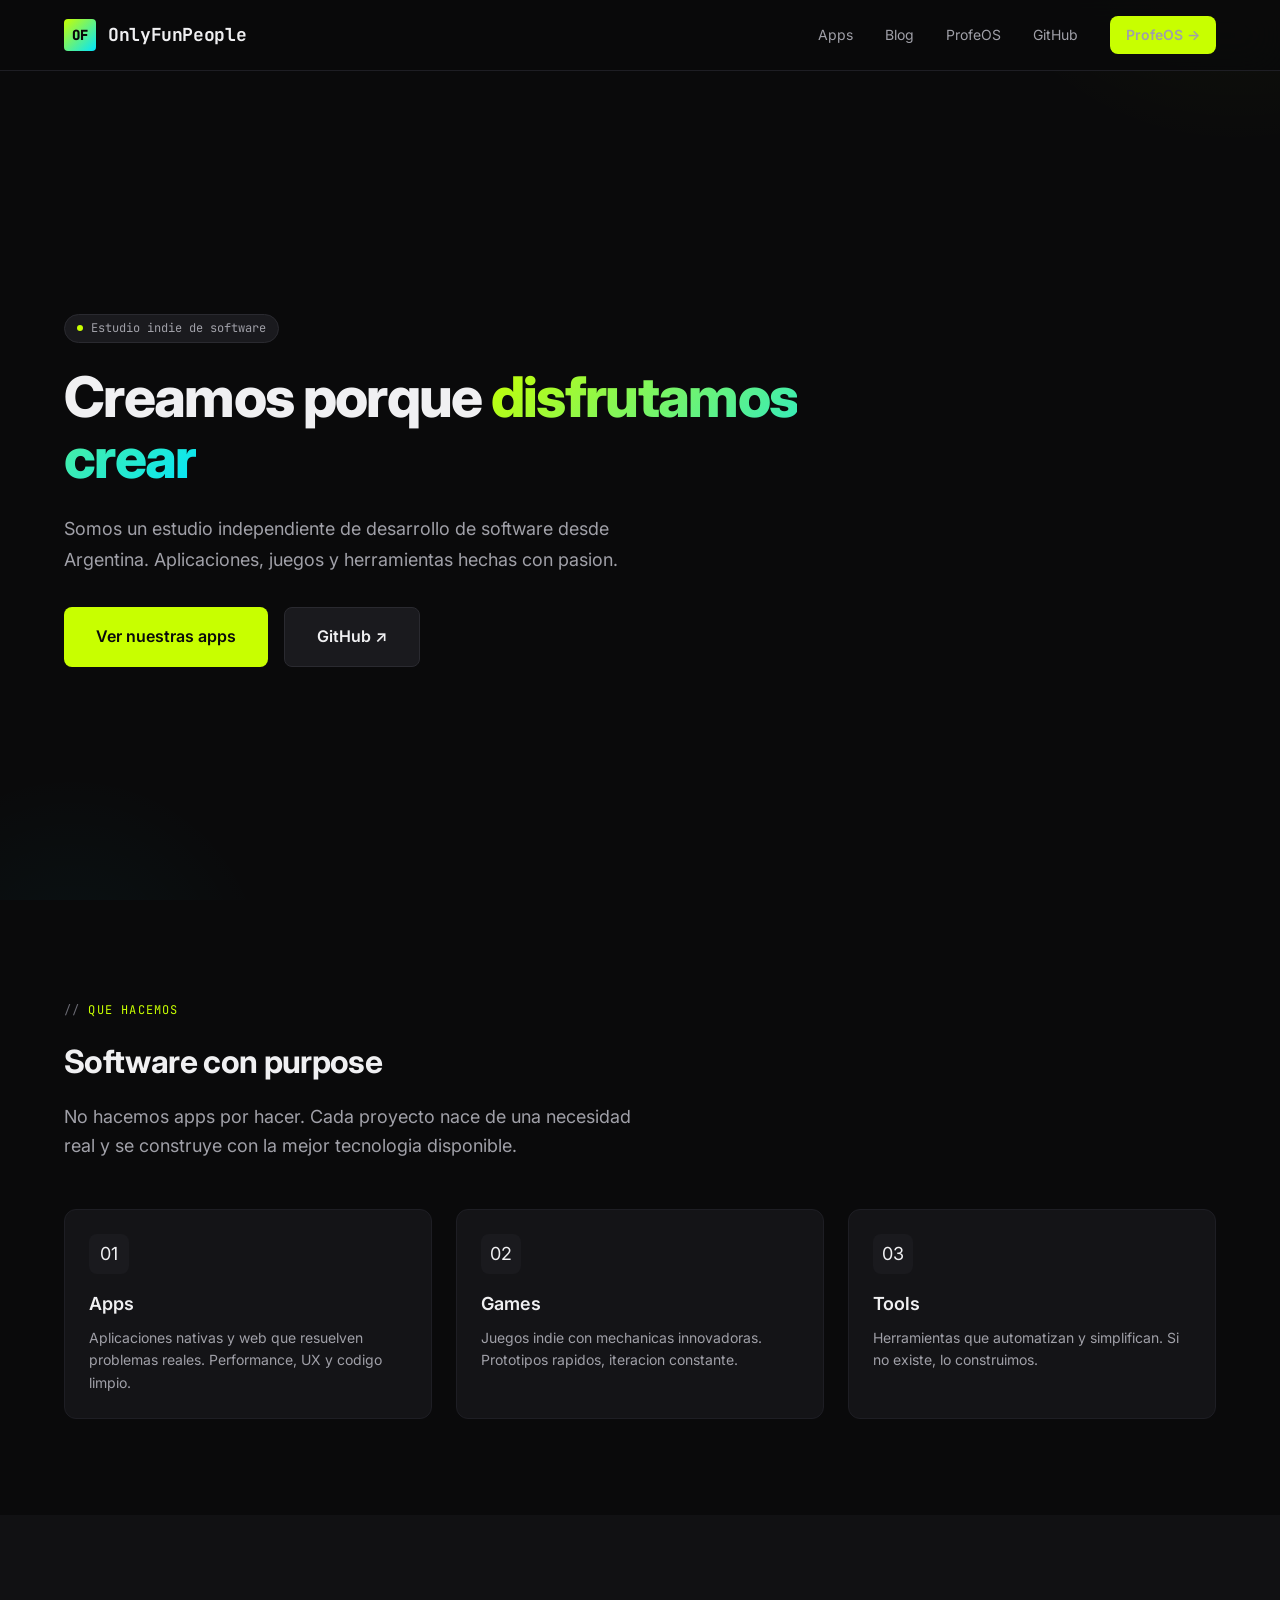
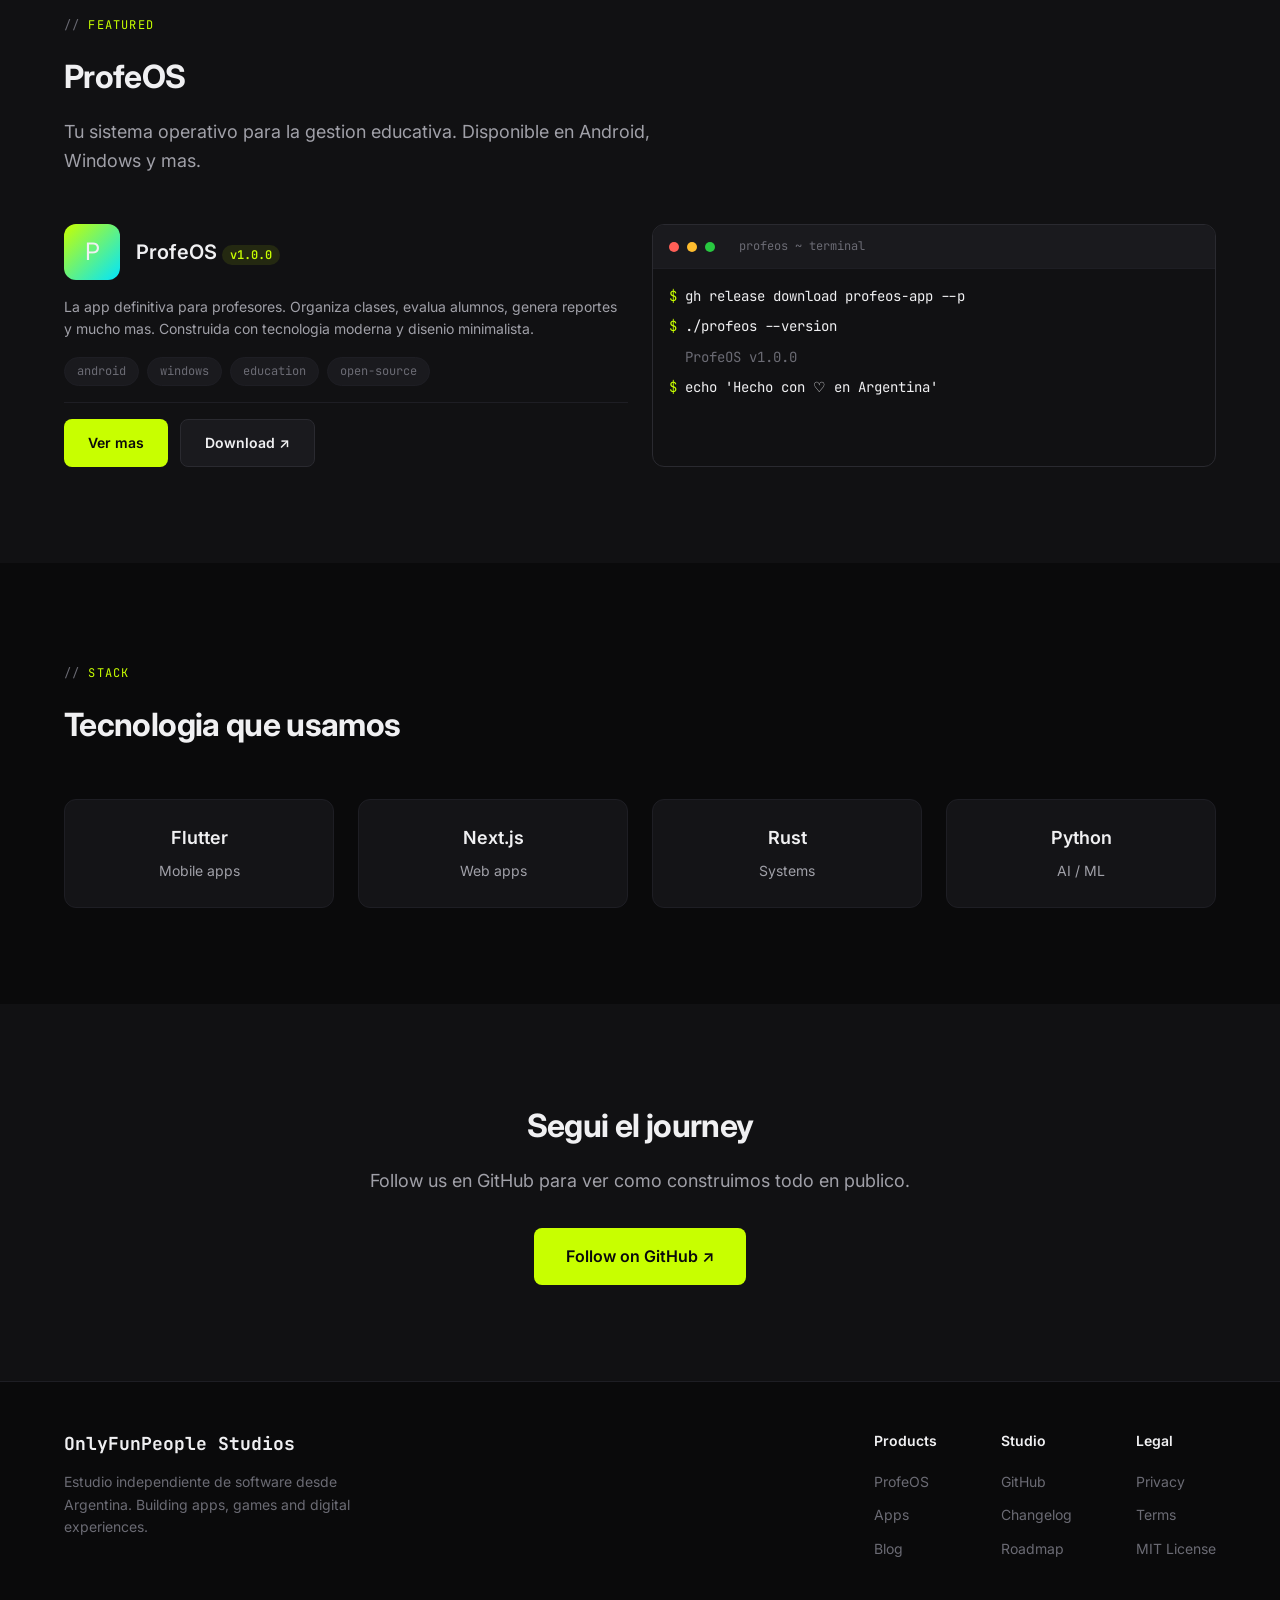
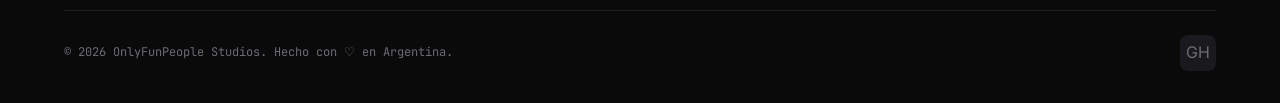
==== index.html @ de84db05 "refactor: remove /profeos/ pages, link to profeos-web repo - ProfeOS pages moved to OnlyFunPeopleStu" ====
<!DOCTYPE html>
<html lang="es">
<head>
  <meta charset="UTF-8">
  <meta name="viewport" content="width=device-width, initial-scale=1.0">
  <title>OnlyFunPeople Studios</title>
  <meta name="description" content="Independent software studio from Argentina. Building apps, games and digital experiences.">
  <meta name="theme-color" content="#0a0a0b">
  <link rel="canonical" href="https://onlyfunpeoplestudios.github.io/">
  <link rel="stylesheet" href="/assets/css/style.css">
  <link rel="preconnect" href="https://fonts.googleapis.com">
  <link href="https://fonts.googleapis.com/css2?family=Inter:wght@400;500;600;700;800&family=JetBrains+Mono:wght@400;500;700&display=swap" rel="stylesheet">
</head>
<body>

  <!-- Navbar -->
  <nav class="navbar">
    <div class="container">
      <a href="/" class="navbar-logo">
        <div class="logo-icon">OF</div>
        <span>OnlyFunPeople</span>
      </a>
      <div class="navbar-nav">
        <a href="/apps/">Apps</a>
        <a href="/blog/">Blog</a>
        <a href="https://OnlyFunPeopleStudios.github.io/profeos-web/">ProfeOS</a>
        <a href="https://github.com/OnlyFunPeopleStudios" target="_blank" rel="noopener">GitHub</a>
        <a href="https://OnlyFunPeopleStudios.github.io/profeos-web/" class="navbar-cta">ProfeOS &rarr;</a>
      </div>
      <button class="menu-toggle" aria-label="Menu">
        <span></span><span></span><span></span>
      </button>
    </div>
  </nav>

  <!-- Hero -->
  <section class="hero">
    <div class="container">
      <div class="hero-content">
        <div class="hero-badge">
          <span class="dot"></span>
          Estudio indie de software
        </div>
        <h1>Creamos porque <span class="highlight">disfrutamos crear</span></h1>
        <p>Somos un estudio independiente de desarrollo de software desde Argentina. Aplicaciones, juegos y herramientas hechas con pasion.</p>
        <div class="hero-actions">
          <a href="/apps/" class="btn btn-primary btn-lg">Ver nuestras apps</a>
          <a href="https://github.com/OnlyFunPeopleStudios" target="_blank" rel="noopener" class="btn btn-secondary btn-lg">GitHub &nearr;</a>
        </div>
      </div>
    </div>
  </section>

  <!-- What we do -->
  <section class="section">
    <div class="container">
      <div class="section-header">
        <div class="section-label">Que hacemos</div>
        <h2 class="section-title">Software con purpose</h2>
        <p class="section-desc">No hacemos apps por hacer. Cada proyecto nace de una necesidad real y se construye con la mejor tecnologia disponible.</p>
      </div>
      <div class="grid grid-3">
        <div class="card">
          <div class="card-icon">01</div>
          <h3>Apps</h3>
          <p>Aplicaciones nativas y web que resuelven problemas reales. Performance, UX y codigo limpio.</p>
        </div>
        <div class="card">
          <div class="card-icon">02</div>
          <h3>Games</h3>
          <p>Juegos indie con mechanicas innovadoras. Prototipos rapidos, iteracion constante.</p>
        </div>
        <div class="card">
          <div class="card-icon">03</div>
          <h3>Tools</h3>
          <p>Herramientas que automatizan y simplifican. Si no existe, lo construimos.</p>
        </div>
      </div>
    </div>
  </section>

  <!-- Featured App -->
  <section class="section" style="background: var(--bg-secondary);">
    <div class="container">
      <div class="section-header">
        <div class="section-label">Featured</div>
        <h2 class="section-title">ProfeOS</h2>
        <p class="section-desc">Tu sistema operativo para la gestion educativa. Disponible en Android, Windows y mas.</p>
      </div>
      <div class="grid grid-2">
        <div class="app-card">
          <div class="app-card-header">
            <div class="app-card-icon">P</div>
            <div class="app-card-meta">
              <h3>ProfeOS <span class="version" data-version>v1.0.0</span></span></h3>
            </div>
          </div>
          <div class="app-card-body">
            <p>La app definitiva para profesores. Organiza clases, evalua alumnos, genera reportes y mucho mas. Construida con tecnologia moderna y disenio minimalista.</p>
            <div class="app-card-tags mt-4">
              <span class="tag">android</span>
              <span class="tag">windows</span>
              <span class="tag">education</span>
              <span class="tag">open-source</span>
            </div>
          </div>
          <div class="app-card-footer">
            <a href="https://OnlyFunPeopleStudios.github.io/profeos-web/" class="btn btn-primary">Ver mas</a>
            <a href="https://github.com/OnlyFunPeopleStudios/profeos-app/releases" target="_blank" class="btn btn-secondary">Download &nearr;</a>
          </div>
        </div>
        <div class="terminal">
          <div class="terminal-header">
            <span class="terminal-dot"></span>
            <span class="terminal-dot"></span>
            <span class="terminal-dot"></span>
            <span class="terminal-title">profeos ~ terminal</span>
          </div>
          <div class="terminal-body">
            <div class="terminal-line">
              <span class="terminal-prompt">$</span>
              <span class="terminal-cmd" data-type="gh release download profeos-app --pattern *.apk">_</span>
            </div>
            <div class="terminal-line">
              <span class="terminal-prompt">$</span>
              <span class="terminal-cmd" data-type="./profeos --version">_</span>
            </div>
            <div class="terminal-line">
              <span class="terminal-output">ProfeOS v1.0.0</span>
            </div>
            <div class="terminal-line">
              <span class="terminal-prompt">$</span>
              <span class="terminal-cmd" data-type="echo 'Hecho con ♡ en Argentina'">_</span>
            </div>
          </div>
        </div>
      </div>
    </div>
  </section>

  <!-- Tech Stack -->
  <section class="section">
    <div class="container">
      <div class="section-header">
        <div class="section-label">Stack</div>
        <h2 class="section-title">Tecnologia que usamos</h2>
      </div>
      <div class="grid grid-4">
        <div class="card" style="text-align:center;">
          <h3>Flutter</h3>
          <p class="text-muted">Mobile apps</p>
        </div>
        <div class="card" style="text-align:center;">
          <h3>Next.js</h3>
          <p class="text-muted">Web apps</p>
        </div>
        <div class="card" style="text-align:center;">
          <h3>Rust</h3>
          <p class="text-muted">Systems</p>
        </div>
        <div class="card" style="text-align:center;">
          <h3>Python</h3>
          <p class="text-muted">AI / ML</p>
        </div>
      </div>
    </div>
  </section>

  <!-- CTA -->
  <section class="section" style="background: var(--bg-secondary);">
    <div class="container text-center">
      <h2 class="section-title">Segui el journey</h2>
      <p class="section-desc" style="margin: 0 auto var(--space-8);">Follow us en GitHub para ver como construimos todo en publico.</p>
      <a href="https://github.com/OnlyFunPeopleStudios" target="_blank" rel="noopener" class="btn btn-primary btn-lg">Follow on GitHub &nearr;</a>
    </div>
  </section>

  <!-- Footer -->
  <footer class="footer">
    <div class="container">
      <div class="footer-content">
        <div class="footer-brand">
          <h3>OnlyFunPeople Studios</h3>
          <p>Estudio independiente de software desde Argentina. Building apps, games and digital experiences.</p>
        </div>
        <div class="footer-links">
          <div class="footer-col">
            <h4>Products</h4>
            <ul>
              <li><a href="https://OnlyFunPeopleStudios.github.io/profeos-web/">ProfeOS</a></li>
              <li><a href="/apps/">Apps</a></li>
              <li><a href="/blog/">Blog</a></li>
            </ul>
          </div>
          <div class="footer-col">
            <h4>Studio</h4>
            <ul>
              <li><a href="https://github.com/OnlyFunPeopleStudios">GitHub</a></li>
              <li><a href="https://OnlyFunPeopleStudios.github.io/profeos-web/changelog/">Changelog</a></li>
              <li><a href="https://OnlyFunPeopleStudios.github.io/profeos-web/roadmap/">Roadmap</a></li>
            </ul>
          </div>
          <div class="footer-col">
            <h4>Legal</h4>
            <ul>
              <li><a href="https://OnlyFunPeopleStudios.github.io/profeos-web/privacy/">Privacy</a></li>
              <li><a href="https://OnlyFunPeopleStudios.github.io/profeos-web/terms/">Terms</a></li>
              <li><a href="https://github.com/OnlyFunPeopleStudios/onlyfunpeople.github.io/blob/main/LICENSE">MIT License</a></li>
            </ul>
          </div>
        </div>
      </div>
      <div class="footer-bottom">
        <p>&copy; <span id="current-year">2026</span> OnlyFunPeople Studios. Hecho con ♡ en Argentina.</p>
        <div class="footer-socials">
          <a href="https://github.com/OnlyFunPeopleStudios" target="_blank" rel="noopener" aria-label="GitHub">GH</a>
        </div>
      </div>
    </div>
  </footer>

  <script src="/assets/js/main.js"></script>
</body>
</html>
---- assets/css/style.css ----
/* ============================================
   OnlyFunPeople Studios - Design System
   Dark | Modern | Minimalist | Tech | Punk
   ============================================ */

/* ---------- Tokens ---------- */
:root {
  /* Colors */
  --bg-primary: #0a0a0b;
  --bg-secondary: #111113;
  --bg-tertiary: #1a1a1e;
  --bg-card: #141417;
  --bg-card-hover: #1c1c21;

  --text-primary: #f0f0f2;
  --text-secondary: #a0a0a8;
  --text-muted: #6b6b74;

  --accent-primary: #c8ff00;
  --accent-secondary: #00e5ff;
  --accent-tertiary: #ff3d71;
  --accent-gradient: linear-gradient(135deg, #c8ff00 0%, #00e5ff 100%);

  --border-primary: #2a2a30;
  --border-subtle: #1e1e24;

  /* Typography */
  --font-mono: 'JetBrains Mono', 'Fira Code', 'SF Mono', monospace;
  --font-sans: 'Inter', -apple-system, BlinkMacSystemFont, 'Segoe UI', sans-serif;

  --text-xs: 0.75rem;
  --text-sm: 0.875rem;
  --text-base: 1rem;
  --text-lg: 1.125rem;
  --text-xl: 1.25rem;
  --text-2xl: 1.5rem;
  --text-3xl: 2rem;
  --text-4xl: 2.5rem;
  --text-5xl: 3.5rem;

  /* Spacing */
  --space-1: 0.25rem;
  --space-2: 0.5rem;
  --space-3: 0.75rem;
  --space-4: 1rem;
  --space-6: 1.5rem;
  --space-8: 2rem;
  --space-12: 3rem;
  --space-16: 4rem;
  --space-24: 6rem;

  /* Radius */
  --radius-sm: 4px;
  --radius-md: 8px;
  --radius-lg: 12px;
  --radius-xl: 16px;
  --radius-full: 9999px;

  /* Transitions */
  --transition-fast: 150ms cubic-bezier(0.4, 0, 0.2, 1);
  --transition-base: 250ms cubic-bezier(0.4, 0, 0.2, 1);
  --transition-slow: 400ms cubic-bezier(0.4, 0, 0.2, 1);

  /* Shadows */
  --shadow-sm: 0 1px 2px rgba(0, 0, 0, 0.4);
  --shadow-md: 0 4px 12px rgba(0, 0, 0, 0.5);
  --shadow-lg: 0 8px 32px rgba(0, 0, 0, 0.6);
  --shadow-glow: 0 0 20px rgba(200, 255, 0, 0.15);
}

/* ---------- Reset ---------- */
*,
*::before,
*::after {
  margin: 0;
  padding: 0;
  box-sizing: border-box;
}

html {
  font-size: 16px;
  scroll-behavior: smooth;
  -webkit-font-smoothing: antialiased;
  -moz-osx-font-smoothing: grayscale;
}

body {
  font-family: var(--font-sans);
  background-color: var(--bg-primary);
  color: var(--text-primary);
  line-height: 1.6;
  min-height: 100vh;
  overflow-x: hidden;
}

a {
  color: inherit;
  text-decoration: none;
}

img {
  max-width: 100%;
  height: auto;
  display: block;
}

ul, ol {
  list-style: none;
}

button {
  cursor: pointer;
  border: none;
  background: none;
  font-family: inherit;
  color: inherit;
}

code, pre {
  font-family: var(--font-mono);
}

/* ---------- Layout ---------- */
.container {
  width: 100%;
  max-width: 1200px;
  margin: 0 auto;
  padding: 0 var(--space-6);
}

.section {
  padding: var(--space-24) 0;
}

.section-sm {
  padding: var(--space-16) 0;
}

/* ---------- Navbar ---------- */
.navbar {
  position: fixed;
  top: 0;
  left: 0;
  right: 0;
  z-index: 100;
  padding: var(--space-4) 0;
  background: rgba(10, 10, 11, 0.85);
  backdrop-filter: blur(20px);
  border-bottom: 1px solid var(--border-subtle);
  transition: var(--transition-base);
}

.navbar .container {
  display: flex;
  align-items: center;
  justify-content: space-between;
}

.navbar-logo {
  display: flex;
  align-items: center;
  gap: var(--space-3);
  font-family: var(--font-mono);
  font-weight: 700;
  font-size: var(--text-lg);
  letter-spacing: -0.02em;
}

.navbar-logo .logo-icon {
  width: 32px;
  height: 32px;
  background: var(--accent-gradient);
  border-radius: var(--radius-sm);
  display: flex;
  align-items: center;
  justify-content: center;
  font-size: var(--text-sm);
  font-weight: 900;
  color: var(--bg-primary);
}

.navbar-nav {
  display: flex;
  align-items: center;
  gap: var(--space-8);
}

.navbar-nav a {
  font-size: var(--text-sm);
  color: var(--text-secondary);
  transition: var(--transition-fast);
  position: relative;
}

.navbar-nav a:hover {
  color: var(--text-primary);
}

.navbar-nav a::after {
  content: '';
  position: absolute;
  bottom: -4px;
  left: 0;
  width: 0;
  height: 1px;
  background: var(--accent-primary);
  transition: var(--transition-fast);
}

.navbar-nav a:hover::after {
  width: 100%;
}

.navbar-cta {
  display: inline-flex;
  align-items: center;
  gap: var(--space-2);
  padding: var(--space-2) var(--space-4);
  background: var(--accent-primary);
  color: var(--bg-primary);
  font-size: var(--text-sm);
  font-weight: 600;
  border-radius: var(--radius-md);
  transition: var(--transition-fast);
}

.navbar-cta:hover {
  background: #d4ff33;
  box-shadow: var(--shadow-glow);
}

/* Mobile menu */
.menu-toggle {
  display: none;
  flex-direction: column;
  gap: 5px;
  padding: var(--space-2);
}

.menu-toggle span {
  width: 20px;
  height: 2px;
  background: var(--text-primary);
  transition: var(--transition-fast);
}

@media (max-width: 768px) {
  .menu-toggle {
    display: flex;
  }

  .navbar-nav {
    position: fixed;
    top: 60px;
    left: 0;
    right: 0;
    flex-direction: column;
    background: rgba(10, 10, 11, 0.95);
    backdrop-filter: blur(20px);
    padding: var(--space-8);
    gap: var(--space-6);
    border-bottom: 1px solid var(--border-subtle);
    transform: translateY(-100%);
    opacity: 0;
    pointer-events: none;
    transition: var(--transition-base);
  }

  .navbar-nav.active {
    transform: translateY(0);
    opacity: 1;
    pointer-events: all;
  }
}

/* ---------- Hero ---------- */
.hero {
  min-height: 100vh;
  display: flex;
  align-items: center;
  padding-top: 80px;
  position: relative;
  overflow: hidden;
}

.hero::before {
  content: '';
  position: absolute;
  top: -50%;
  right: -20%;
  width: 600px;
  height: 600px;
  background: radial-gradient(circle, rgba(200, 255, 0, 0.06) 0%, transparent 70%);
  pointer-events: none;
}

.hero::after {
  content: '';
  position: absolute;
  bottom: -30%;
  left: -10%;
  width: 400px;
  height: 400px;
  background: radial-gradient(circle, rgba(0, 229, 255, 0.04) 0%, transparent 70%);
  pointer-events: none;
}

.hero-content {
  position: relative;
  z-index: 1;
}

.hero-badge {
  display: inline-flex;
  align-items: center;
  gap: var(--space-2);
  padding: var(--space-1) var(--space-3);
  background: var(--bg-tertiary);
  border: 1px solid var(--border-primary);
  border-radius: var(--radius-full);
  font-size: var(--text-xs);
  color: var(--text-secondary);
  font-family: var(--font-mono);
  margin-bottom: var(--space-6);
}

.hero-badge .dot {
  width: 6px;
  height: 6px;
  background: var(--accent-primary);
  border-radius: 50%;
  animation: pulse 2s infinite;
}

@keyframes pulse {
  0%, 100% { opacity: 1; }
  50% { opacity: 0.4; }
}

.hero h1 {
  font-size: var(--text-5xl);
  font-weight: 800;
  line-height: 1.1;
  letter-spacing: -0.03em;
  margin-bottom: var(--space-6);
  max-width: 800px;
}

.hero h1 .highlight {
  background: var(--accent-gradient);
  -webkit-background-clip: text;
  -webkit-text-fill-color: transparent;
  background-clip: text;
}

.hero p {
  font-size: var(--text-lg);
  color: var(--text-secondary);
  max-width: 560px;
  margin-bottom: var(--space-8);
  line-height: 1.7;
}

.hero-actions {
  display: flex;
  gap: var(--space-4);
  flex-wrap: wrap;
}

/* ---------- Buttons ---------- */
.btn {
  display: inline-flex;
  align-items: center;
  justify-content: center;
  gap: var(--space-2);
  padding: var(--space-3) var(--space-6);
  font-size: var(--text-sm);
  font-weight: 600;
  border-radius: var(--radius-md);
  transition: var(--transition-fast);
  white-space: nowrap;
}

.btn-primary {
  background: var(--accent-primary);
  color: var(--bg-primary);
}

.btn-primary:hover {
  background: #d4ff33;
  box-shadow: var(--shadow-glow);
  transform: translateY(-1px);
}

.btn-secondary {
  background: var(--bg-tertiary);
  color: var(--text-primary);
  border: 1px solid var(--border-primary);
}

.btn-secondary:hover {
  background: var(--bg-card-hover);
  border-color: var(--text-muted);
}

.btn-ghost {
  color: var(--text-secondary);
}

.btn-ghost:hover {
  color: var(--text-primary);
}

.btn-lg {
  padding: var(--space-4) var(--space-8);
  font-size: var(--text-base);
}

/* ---------- Cards ---------- */
.card {
  background: var(--bg-card);
  border: 1px solid var(--border-subtle);
  border-radius: var(--radius-lg);
  padding: var(--space-6);
  transition: var(--transition-base);
}

.card:hover {
  border-color: var(--border-primary);
  background: var(--bg-card-hover);
  transform: translateY(-2px);
  box-shadow: var(--shadow-md);
}

.card-icon {
  width: 40px;
  height: 40px;
  display: flex;
  align-items: center;
  justify-content: center;
  background: var(--bg-tertiary);
  border-radius: var(--radius-md);
  margin-bottom: var(--space-4);
  font-size: var(--text-lg);
}

.card h3 {
  font-size: var(--text-lg);
  font-weight: 600;
  margin-bottom: var(--space-2);
}

.card p {
  font-size: var(--text-sm);
  color: var(--text-secondary);
  line-height: 1.6;
}

/* ---------- Grid ---------- */
.grid {
  display: grid;
  gap: var(--space-6);
}

.grid-2 { grid-template-columns: repeat(2, 1fr); }
.grid-3 { grid-template-columns: repeat(3, 1fr); }
.grid-4 { grid-template-columns: repeat(4, 1fr); }

@media (max-width: 768px) {
  .grid-2, .grid-3, .grid-4 {
    grid-template-columns: 1fr;
  }
}

@media (min-width: 769px) and (max-width: 1024px) {
  .grid-3 { grid-template-columns: repeat(2, 1fr); }
  .grid-4 { grid-template-columns: repeat(2, 1fr); }
}

/* ---------- Section Headers ---------- */
.section-header {
  margin-bottom: var(--space-12);
}

.section-label {
  display: inline-flex;
  align-items: center;
  gap: var(--space-2);
  font-family: var(--font-mono);
  font-size: var(--text-xs);
  color: var(--accent-primary);
  text-transform: uppercase;
  letter-spacing: 0.1em;
  margin-bottom: var(--space-4);
}

.section-label::before {
  content: '//';
  color: var(--text-muted);
}

.section-title {
  font-size: var(--text-3xl);
  font-weight: 700;
  letter-spacing: -0.02em;
  margin-bottom: var(--space-4);
}

.section-desc {
  font-size: var(--text-lg);
  color: var(--text-secondary);
  max-width: 600px;
}

/* ---------- App Card ---------- */
.app-card {
  display: flex;
  flex-direction: column;
  gap: var(--space-4);
}

.app-card-header {
  display: flex;
  align-items: center;
  gap: var(--space-4);
}

.app-card-icon {
  width: 56px;
  height: 56px;
  background: var(--accent-gradient);
  border-radius: var(--radius-lg);
  display: flex;
  align-items: center;
  justify-content: center;
  font-size: var(--text-2xl);
  flex-shrink: 0;
}

.app-card-meta h3 {
  font-size: var(--text-xl);
  font-weight: 600;
}

.app-card-meta .version {
  font-family: var(--font-mono);
  font-size: var(--text-xs);
  color: var(--accent-primary);
  background: rgba(200, 255, 0, 0.1);
  padding: 2px 8px;
  border-radius: var(--radius-full);
}

.app-card-body p {
  font-size: var(--text-sm);
  color: var(--text-secondary);
  line-height: 1.6;
}

.app-card-tags {
  display: flex;
  gap: var(--space-2);
  flex-wrap: wrap;
}

.tag {
  display: inline-flex;
  align-items: center;
  padding: var(--space-1) var(--space-3);
  background: var(--bg-tertiary);
  border: 1px solid var(--border-subtle);
  border-radius: var(--radius-full);
  font-size: var(--text-xs);
  color: var(--text-muted);
  font-family: var(--font-mono);
}

.app-card-footer {
  display: flex;
  gap: var(--space-3);
  padding-top: var(--space-4);
  border-top: 1px solid var(--border-subtle);
}

/* ---------- Footer ---------- */
.footer {
  border-top: 1px solid var(--border-subtle);
  padding: var(--space-12) 0 var(--space-8);
}

.footer-content {
  display: flex;
  justify-content: space-between;
  align-items: flex-start;
  gap: var(--space-8);
  flex-wrap: wrap;
}

.footer-brand {
  max-width: 300px;
}

.footer-brand h3 {
  font-family: var(--font-mono);
  font-weight: 700;
  font-size: var(--text-lg);
  margin-bottom: var(--space-3);
}

.footer-brand p {
  font-size: var(--text-sm);
  color: var(--text-muted);
  line-height: 1.6;
}

.footer-links {
  display: flex;
  gap: var(--space-16);
}

.footer-col h4 {
  font-size: var(--text-sm);
  font-weight: 600;
  margin-bottom: var(--space-4);
}

.footer-col ul {
  display: flex;
  flex-direction: column;
  gap: var(--space-2);
}

.footer-col a {
  font-size: var(--text-sm);
  color: var(--text-muted);
  transition: var(--transition-fast);
}

.footer-col a:hover {
  color: var(--accent-primary);
}

.footer-bottom {
  margin-top: var(--space-12);
  padding-top: var(--space-6);
  border-top: 1px solid var(--border-subtle);
  display: flex;
  justify-content: space-between;
  align-items: center;
  flex-wrap: wrap;
  gap: var(--space-4);
}

.footer-bottom p {
  font-size: var(--text-xs);
  color: var(--text-muted);
  font-family: var(--font-mono);
}

.footer-socials {
  display: flex;
  gap: var(--space-4);
}

.footer-socials a {
  width: 36px;
  height: 36px;
  display: flex;
  align-items: center;
  justify-content: center;
  background: var(--bg-tertiary);
  border-radius: var(--radius-md);
  color: var(--text-muted);
  transition: var(--transition-fast);
}

.footer-socials a:hover {
  color: var(--accent-primary);
  background: var(--bg-card-hover);
}

/* ---------- Terminal ---------- */
.terminal {
  background: var(--bg-secondary);
  border: 1px solid var(--border-primary);
  border-radius: var(--radius-lg);
  overflow: hidden;
  font-family: var(--font-mono);
  font-size: var(--text-sm);
}

.terminal-header {
  display: flex;
  align-items: center;
  gap: var(--space-2);
  padding: var(--space-3) var(--space-4);
  background: var(--bg-tertiary);
  border-bottom: 1px solid var(--border-subtle);
}

.terminal-dot {
  width: 10px;
  height: 10px;
  border-radius: 50%;
}

.terminal-dot:nth-child(1) { background: #ff5f57; }
.terminal-dot:nth-child(2) { background: #febc2e; }
.terminal-dot:nth-child(3) { background: #28c840; }

.terminal-title {
  margin-left: var(--space-4);
  font-size: var(--text-xs);
  color: var(--text-muted);
}

.terminal-body {
  padding: var(--space-4);
}

.terminal-line {
  display: flex;
  gap: var(--space-2);
  margin-bottom: var(--space-2);
}

.terminal-prompt {
  color: var(--accent-primary);
  user-select: none;
}

.terminal-cmd {
  color: var(--text-primary);
}

.terminal-output {
  color: var(--text-muted);
  padding-left: var(--space-4);
}

/* ---------- Changelog ---------- */
.changelog-item {
  padding: var(--space-6) 0;
  border-bottom: 1px solid var(--border-subtle);
}

.changelog-item:last-child {
  border-bottom: none;
}

.changelog-version {
  display: flex;
  align-items: center;
  gap: var(--space-3);
  margin-bottom: var(--space-3);
}

.changelog-version h3 {
  font-family: var(--font-mono);
  font-size: var(--text-lg);
  font-weight: 600;
}

.changelog-version .date {
  font-size: var(--text-xs);
  color: var(--text-muted);
  font-family: var(--font-mono);
}

.changelog-version .badge {
  font-size: var(--text-xs);
  padding: 2px 8px;
  border-radius: var(--radius-full);
  font-weight: 600;
}

.badge-latest {
  background: rgba(200, 255, 0, 0.15);
  color: var(--accent-primary);
}

.badge-stable {
  background: rgba(0, 229, 255, 0.15);
  color: var(--accent-secondary);
}

.changelog-list {
  padding-left: var(--space-4);
}

.changelog-list li {
  font-size: var(--text-sm);
  color: var(--text-secondary);
  margin-bottom: var(--space-1);
  position: relative;
  padding-left: var(--space-4);
}

.changelog-list li::before {
  content: '>';
  position: absolute;
  left: 0;
  color: var(--accent-primary);
  font-family: var(--font-mono);
}

/* ---------- FAQ ---------- */
.faq-item {
  border-bottom: 1px solid var(--border-subtle);
}

.faq-question {
  width: 100%;
  padding: var(--space-6) 0;
  display: flex;
  justify-content: space-between;
  align-items: center;
  font-size: var(--text-base);
  font-weight: 600;
  text-align: left;
  color: var(--text-primary);
  transition: var(--transition-fast);
}

.faq-question:hover {
  color: var(--accent-primary);
}

.faq-icon {
  font-size: var(--text-xl);
  color: var(--text-muted);
  transition: var(--transition-fast);
  flex-shrink: 0;
}

.faq-item.active .faq-icon {
  transform: rotate(45deg);
  color: var(--accent-primary);
}

.faq-answer {
  max-height: 0;
  overflow: hidden;
  transition: max-height var(--transition-base);
}

.faq-item.active .faq-answer {
  max-height: 500px;
}

.faq-answer p {
  padding-bottom: var(--space-6);
  font-size: var(--text-sm);
  color: var(--text-secondary);
  line-height: 1.7;
}

/* ---------- Support ---------- */
.support-card {
  text-align: center;
}

.support-card .card-icon {
  margin: 0 auto var(--space-4);
  width: 48px;
  height: 48px;
  font-size: var(--text-xl);
}

/* ---------- Page Header ---------- */
.page-header {
  padding: calc(80px + var(--space-16)) 0 var(--space-12);
  border-bottom: 1px solid var(--border-subtle);
}

.page-header h1 {
  font-size: var(--text-4xl);
  font-weight: 800;
  letter-spacing: -0.02em;
  margin-bottom: var(--space-4);
}

.page-header p {
  font-size: var(--text-lg);
  color: var(--text-secondary);
  max-width: 600px;
}

/* ---------- Privacy/Terms ---------- */
.content-page {
  padding: var(--space-16) 0;
}

.content-page h2 {
  font-size: var(--text-2xl);
  font-weight: 700;
  margin: var(--space-8) 0 var(--space-4);
}

.content-page h3 {
  font-size: var(--text-lg);
  font-weight: 600;
  margin: var(--space-6) 0 var(--space-3);
}

.content-page p {
  font-size: var(--text-sm);
  color: var(--text-secondary);
  line-height: 1.8;
  margin-bottom: var(--space-4);
}

.content-page ul {
  padding-left: var(--space-6);
  margin-bottom: var(--space-4);
}

.content-page li {
  font-size: var(--text-sm);
  color: var(--text-secondary);
  line-height: 1.8;
  margin-bottom: var(--space-2);
  position: relative;
  padding-left: var(--space-4);
}

.content-page li::before {
  content: '-';
  position: absolute;
  left: 0;
  color: var(--accent-primary);
  font-family: var(--font-mono);
}

.content-page a {
  color: var(--accent-primary);
  transition: var(--transition-fast);
}

.content-page a:hover {
  color: #d4ff33;
}

/* ---------- Roadmap ---------- */
.roadmap-timeline {
  position: relative;
  padding-left: var(--space-8);
}

.roadmap-timeline::before {
  content: '';
  position: absolute;
  left: 7px;
  top: 0;
  bottom: 0;
  width: 2px;
  background: var(--border-primary);
}

.roadmap-item {
  position: relative;
  padding-bottom: var(--space-8);
}

.roadmap-item::before {
  content: '';
  position: absolute;
  left: calc(-1 * var(--space-8) + 3px);
  top: 6px;
  width: 10px;
  height: 10px;
  border-radius: 50%;
  background: var(--bg-primary);
  border: 2px solid var(--accent-primary);
}

.roadmap-item.done::before {
  background: var(--accent-primary);
}

.roadmap-item .phase {
  font-family: var(--font-mono);
  font-size: var(--text-xs);
  color: var(--accent-primary);
  text-transform: uppercase;
  letter-spacing: 0.1em;
  margin-bottom: var(--space-2);
}

.roadmap-item h3 {
  font-size: var(--text-lg);
  font-weight: 600;
  margin-bottom: var(--space-2);
}

.roadmap-item p {
  font-size: var(--text-sm);
  color: var(--text-secondary);
  line-height: 1.6;
}

.roadmap-item .features {
  display: flex;
  gap: var(--space-2);
  flex-wrap: wrap;
  margin-top: var(--space-3);
}

/* ---------- Blog Card ---------- */
.blog-card {
  display: flex;
  flex-direction: column;
  gap: var(--space-3);
}

.blog-card .date {
  font-family: var(--font-mono);
  font-size: var(--text-xs);
  color: var(--text-muted);
}

.blog-card h3 {
  font-size: var(--text-lg);
  font-weight: 600;
}

.blog-card h3 a:hover {
  color: var(--accent-primary);
}

.blog-card p {
  font-size: var(--text-sm);
  color: var(--text-secondary);
  line-height: 1.6;
}

/* ---------- Utilities ---------- */
.text-accent { color: var(--accent-primary); }
.text-secondary { color: var(--text-secondary); }
.text-muted { color: var(--text-muted); }
.text-center { text-align: center; }

.mt-4 { margin-top: var(--space-4); }
.mt-8 { margin-top: var(--space-8); }
.mb-4 { margin-bottom: var(--space-4); }
.mb-8 { margin-bottom: var(--space-8); }

.flex { display: flex; }
.flex-center { display: flex; align-items: center; justify-content: center; }
.gap-2 { gap: var(--space-2); }
.gap-4 { gap: var(--space-4); }
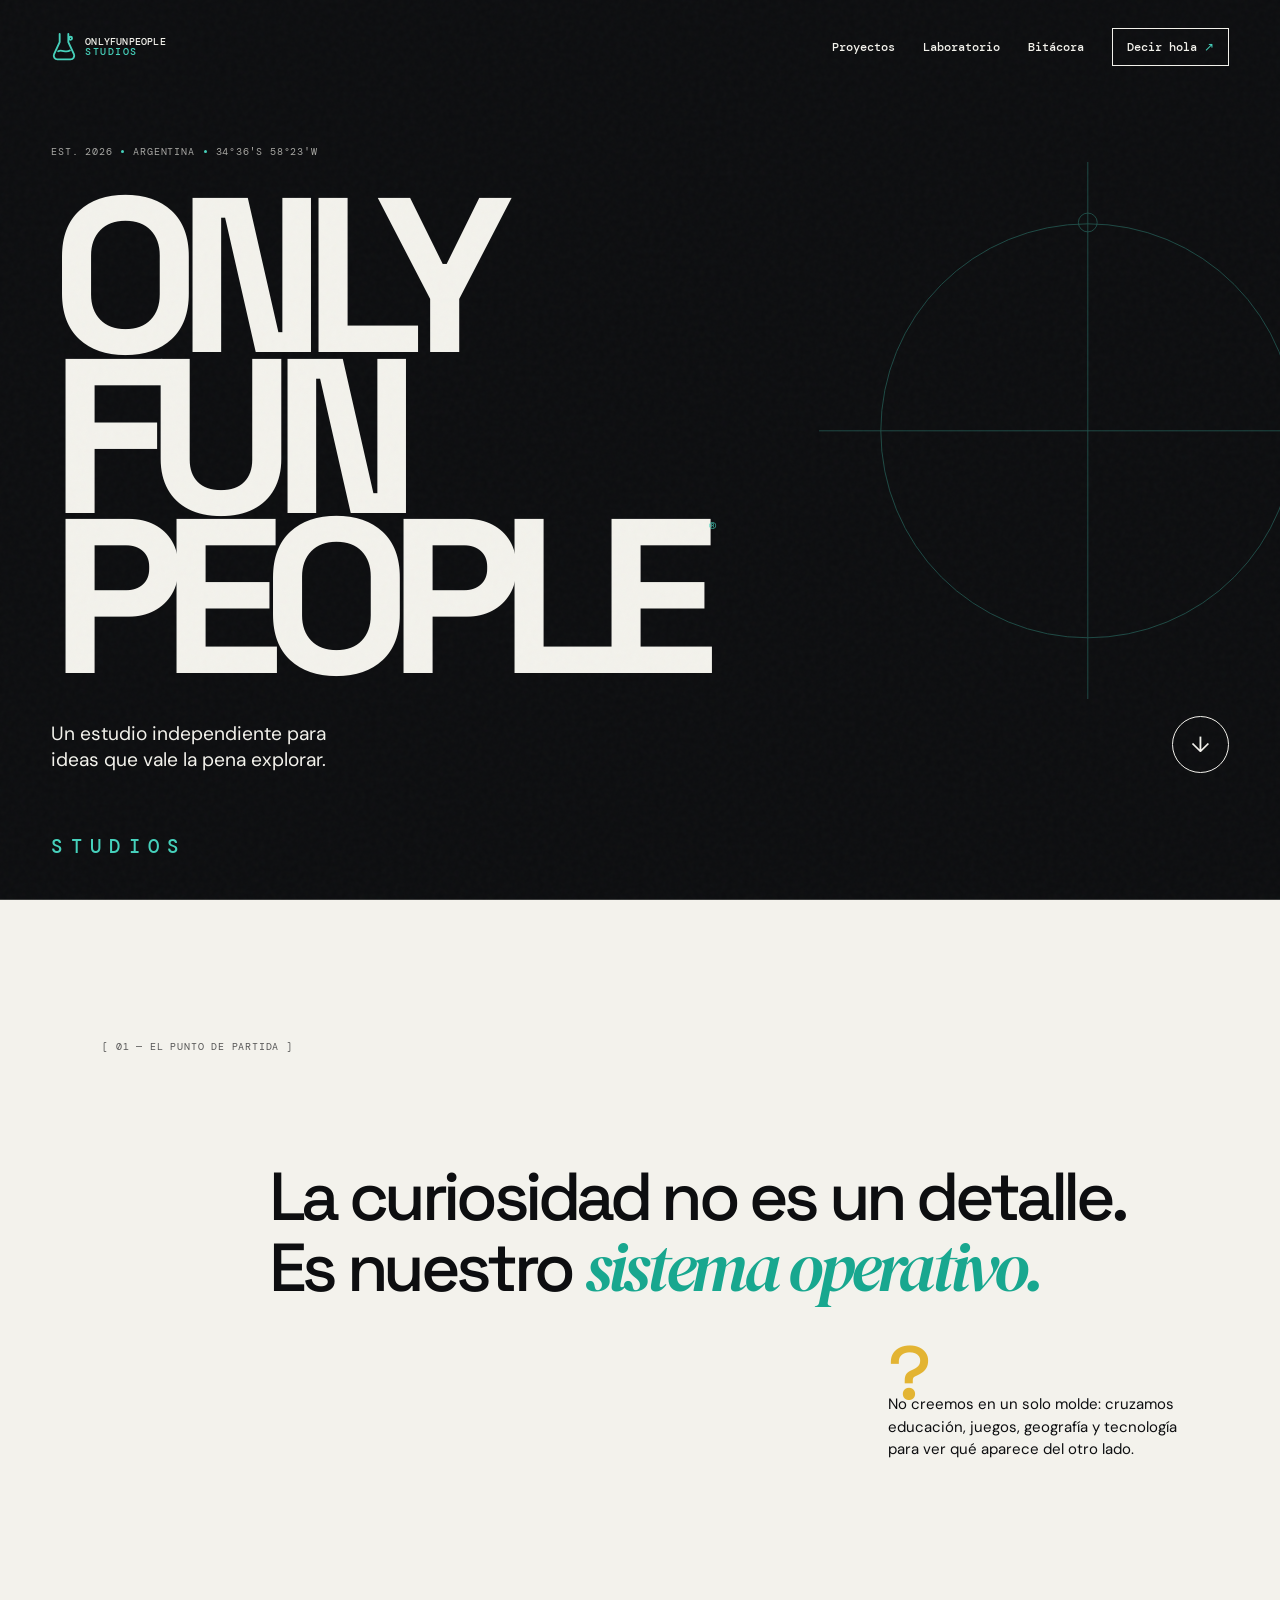
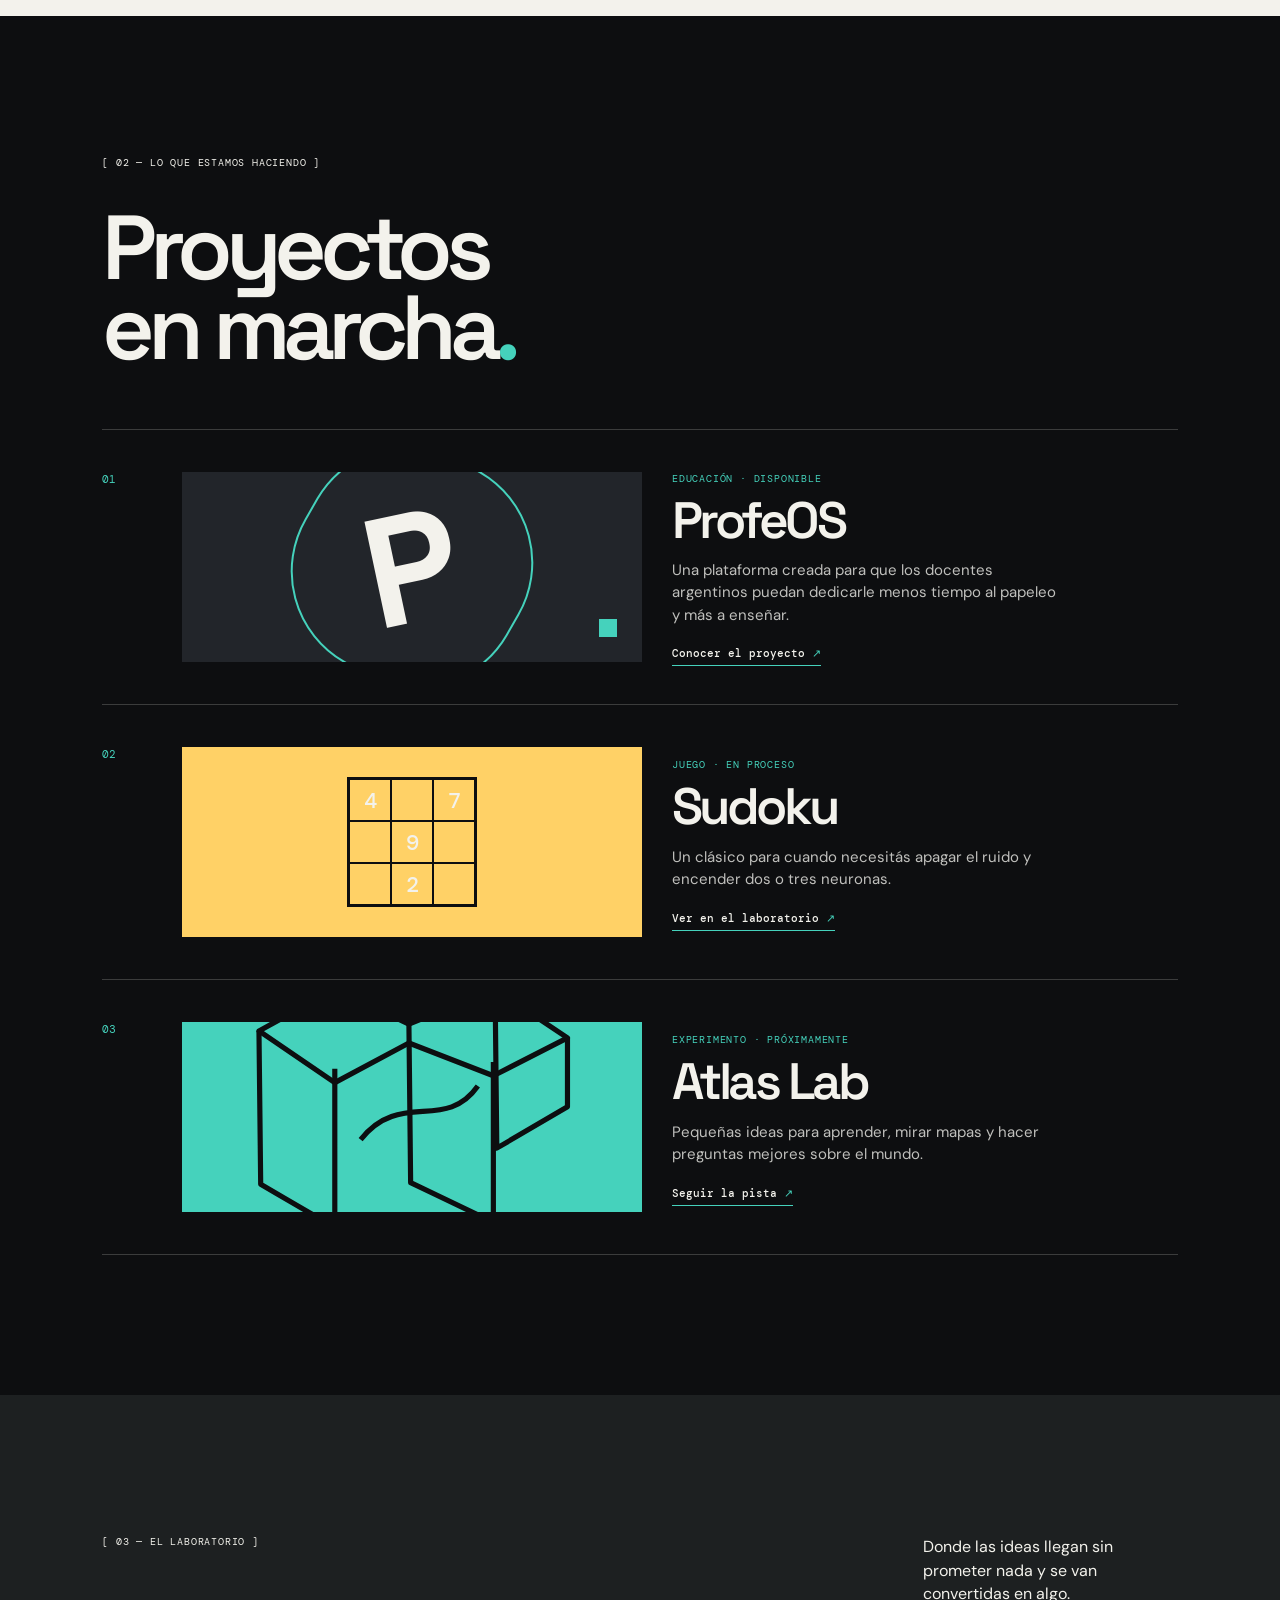
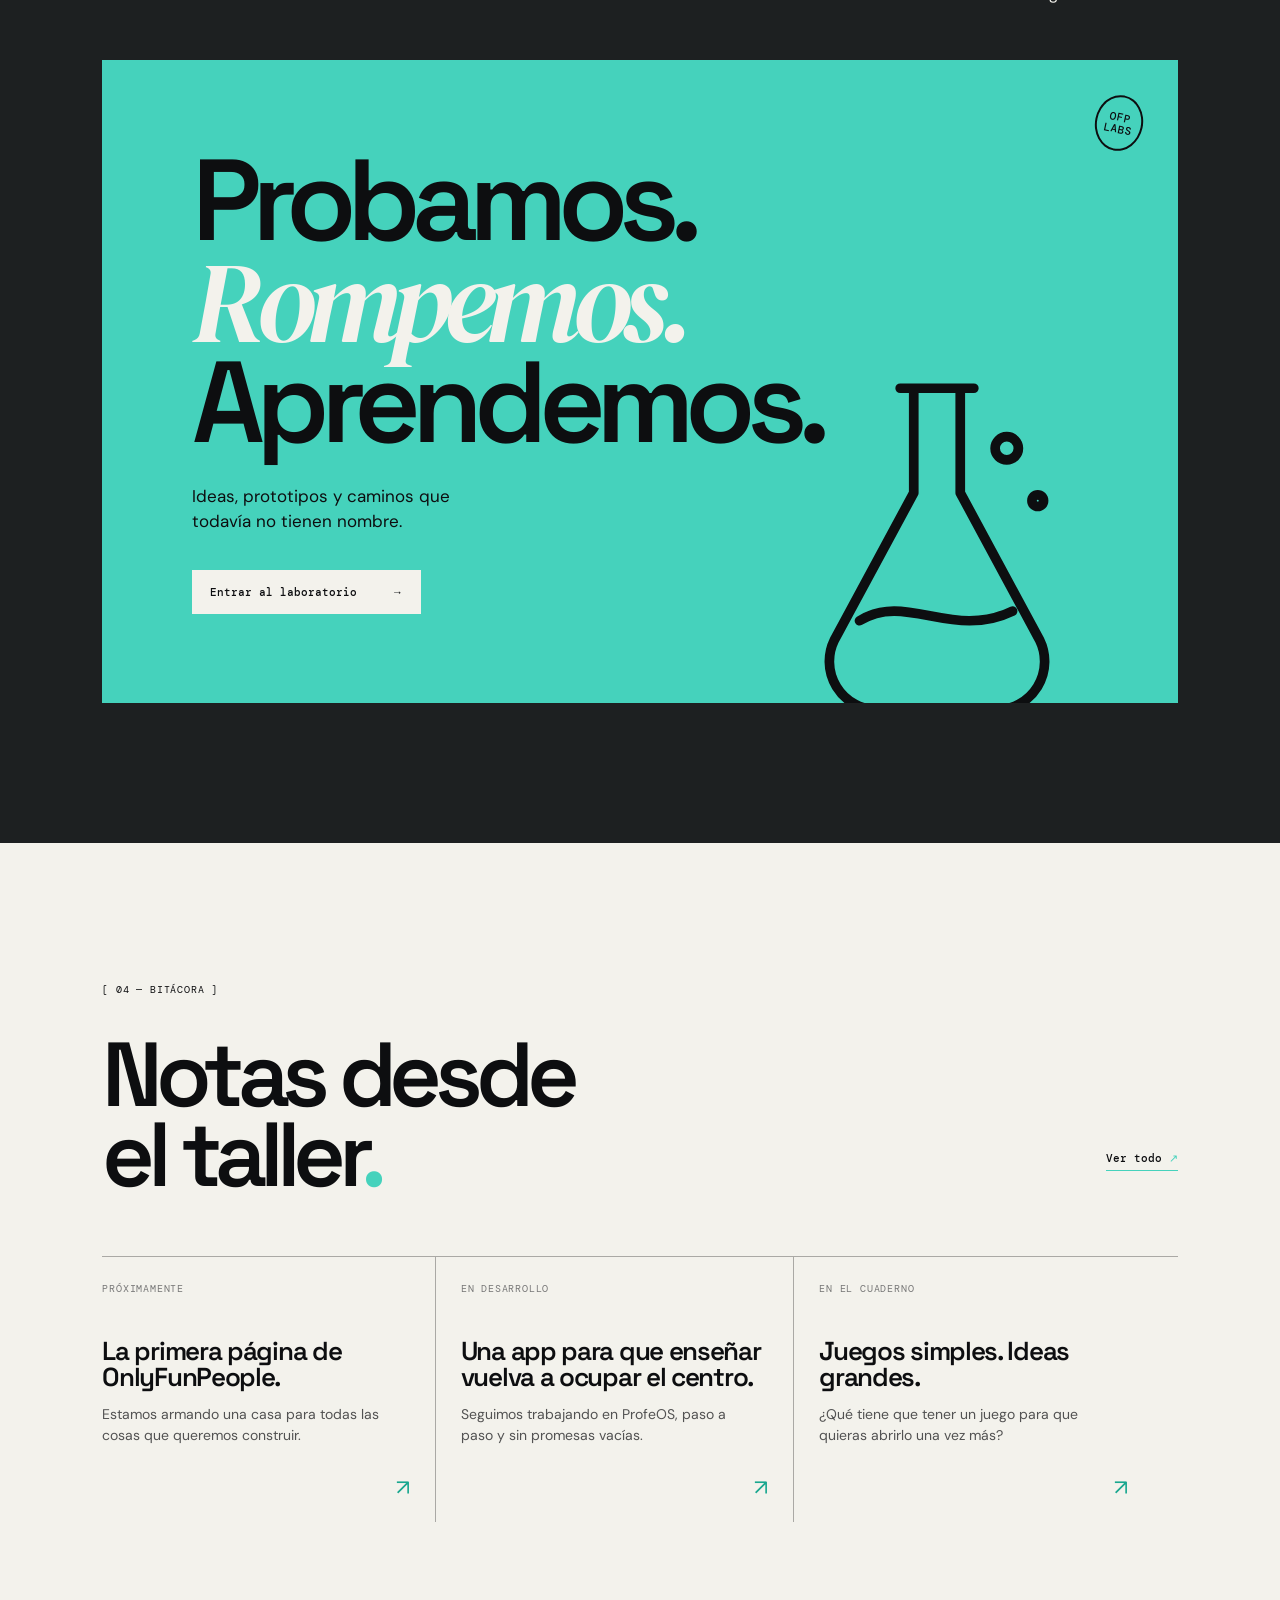
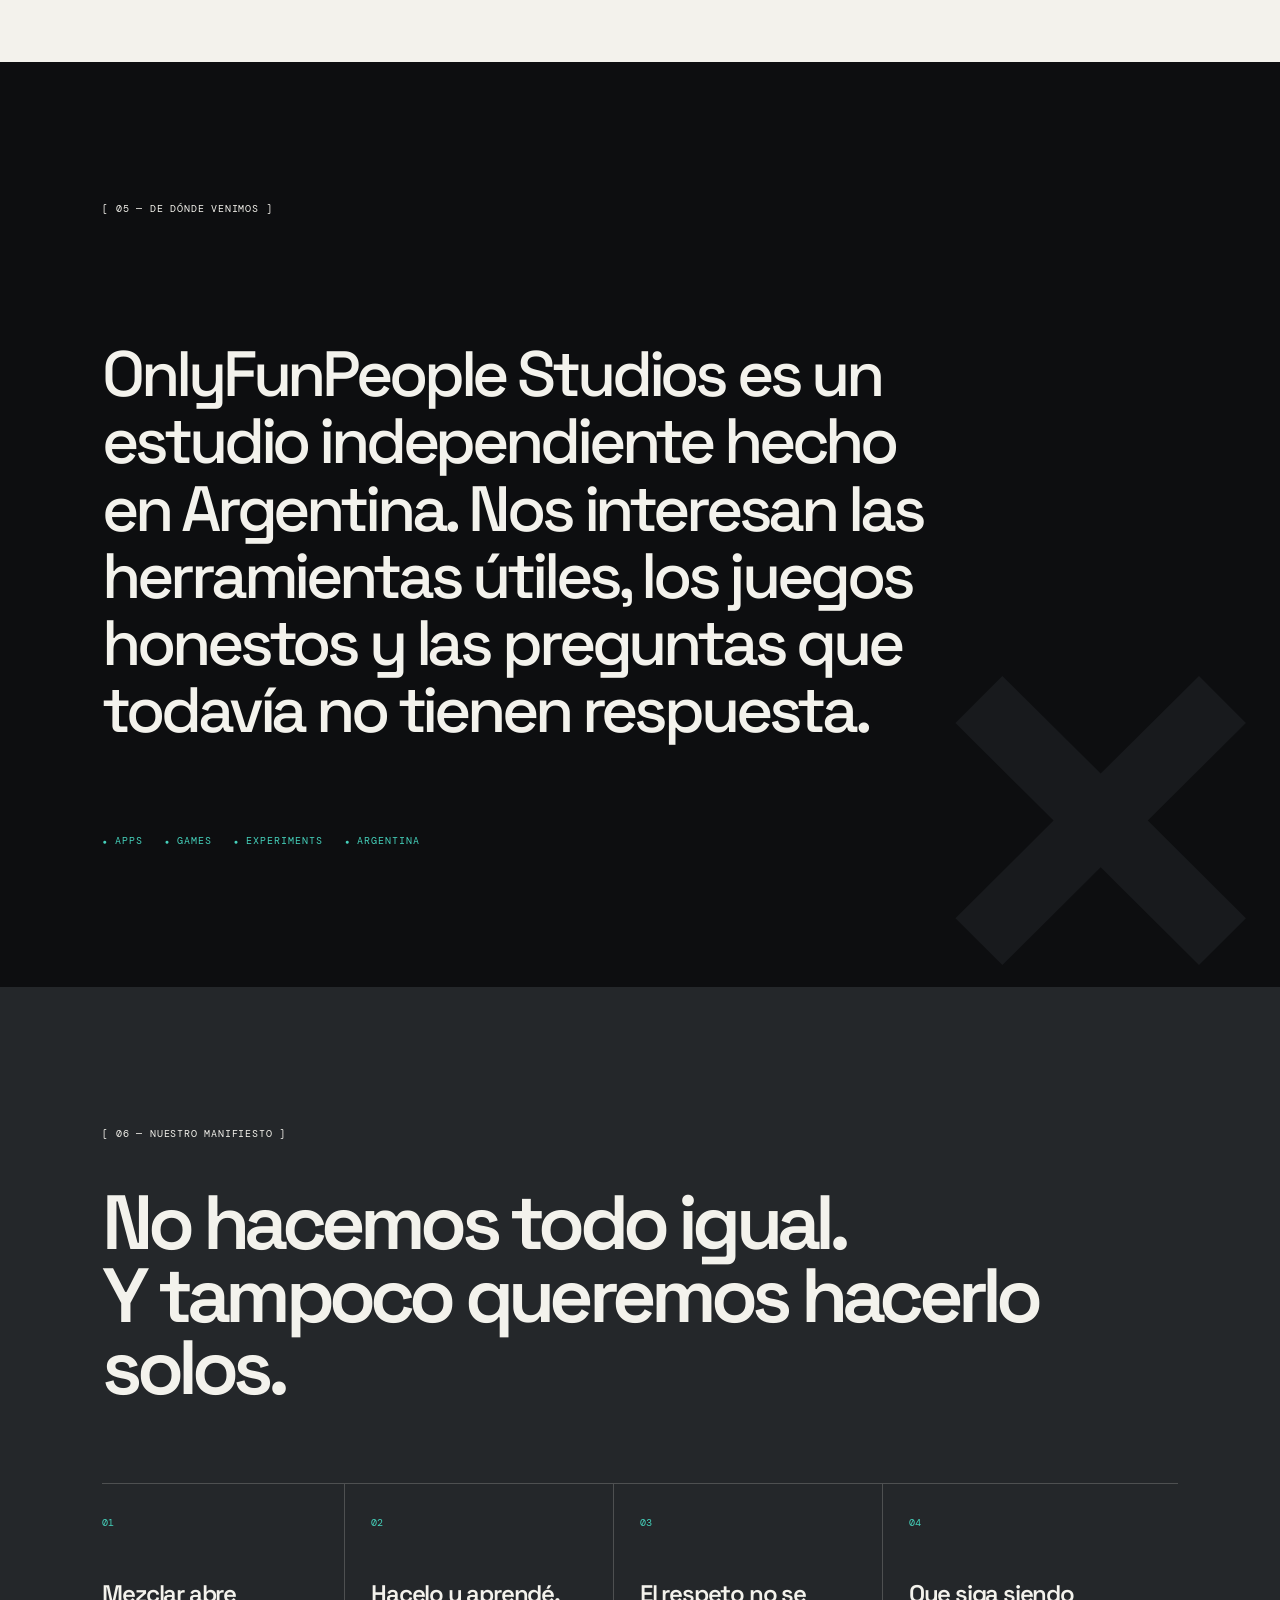
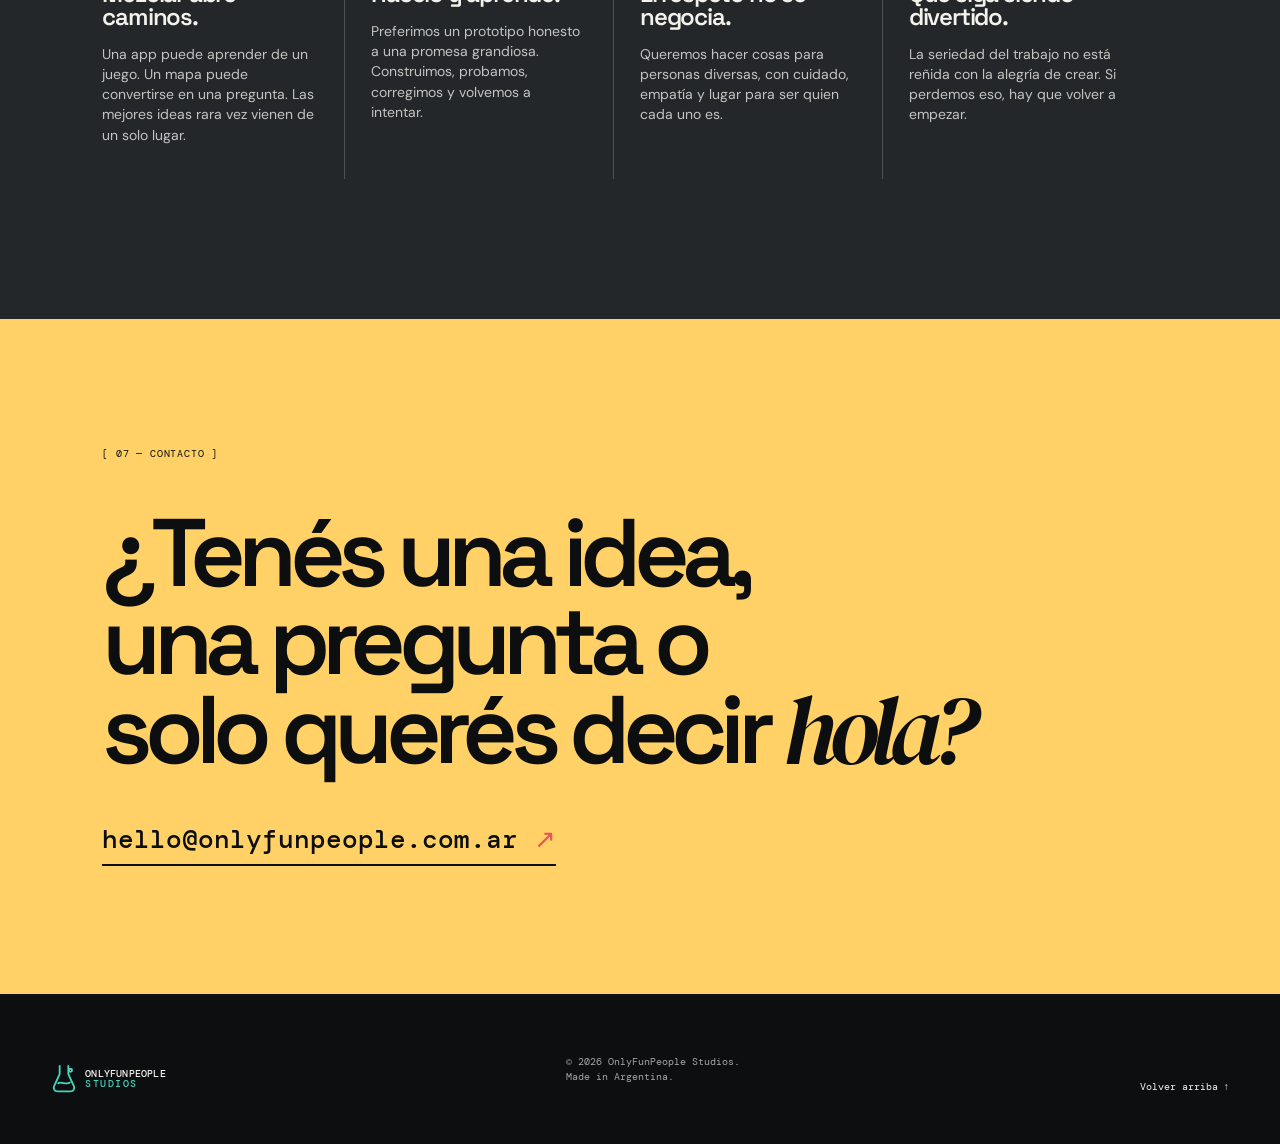
==== commit 23e5a744: "Launch new studio homepage" ====
--- a/index.html
+++ b/index.html
@@ -1,224 +1,108 @@
-<!DOCTYPE html>
+<!doctype html>
 <html lang="es">
-<head>
-  <meta charset="UTF-8">
-  <meta name="viewport" content="width=device-width, initial-scale=1.0">
-  <title>OnlyFunPeople Studios</title>
-  <meta name="description" content="Independent software studio from Argentina. Building apps, games and digital experiences.">
-  <meta name="theme-color" content="#0a0a0b">
-  <link rel="canonical" href="https://onlyfunpeoplestudios.github.io/">
-  <link rel="stylesheet" href="/assets/css/style.css">
-  <link rel="preconnect" href="https://fonts.googleapis.com">
-  <link href="https://fonts.googleapis.com/css2?family=Inter:wght@400;500;600;700;800&family=JetBrains+Mono:wght@400;500;700&display=swap" rel="stylesheet">
-</head>
-<body>
+  <head>
+    <meta charset="UTF-8" />
+    <meta name="viewport" content="width=device-width, initial-scale=1.0" />
+    <meta name="description" content="OnlyFunPeople Studios — estudio independiente argentino de apps, juegos y experimentos." />
+    <meta name="theme-color" content="#0d0e10" />
+    <title>OnlyFunPeople Studios — Curiosity builds things</title>
+    <link rel="preconnect" href="https://fonts.googleapis.com" />
+    <link rel="preconnect" href="https://fonts.gstatic.com" crossorigin />
+    <link href="https://fonts.googleapis.com/css2?family=DM+Mono:wght@400;500&family=DM+Sans:opsz,wght@9..40,400;9..40,500;9..40,600;9..40,700&family=DM+Serif+Display:ital@0;1&family=Space+Grotesk:wght@400;500;600;700&display=swap" rel="stylesheet" />
+    <link rel="stylesheet" href="styles.css" />
+  </head>
+  <body>
+    <div class="noise" aria-hidden="true"></div>
+    <header class="site-header">
+      <a class="brand" href="#top" aria-label="OnlyFunPeople Studios, inicio">
+        <svg class="brand-mark" viewBox="0 0 42 48" aria-hidden="true"><path d="M14 3v13L5 35.5A6 6 0 0 0 10.4 44h21.2a6 6 0 0 0 5.4-8.5L28 16V3"/><path d="M11.5 31c5.6-3.8 12.3 3.2 19-1.2"/><circle cx="31.5" cy="10" r="2.5"/></svg>
+        <span>ONLYFUNPEOPLE<br /><em>STUDIOS</em></span>
+      </a>
+      <button class="menu-button" aria-expanded="false" aria-controls="site-nav"><span></span><span></span><span></span><span class="sr-only">Abrir menú</span></button>
+      <nav id="site-nav" class="site-nav" aria-label="Navegación principal">
+        <a href="#work">Proyectos</a>
+        <a href="#laboratory">Laboratorio</a>
+        <a href="#journal">Bitácora</a>
+        <a class="nav-contact" href="#contact">Decir hola <span>↗</span></a>
+      </nav>
+    </header>
 
-  <!-- Navbar -->
-  <nav class="navbar">
-    <div class="container">
-      <a href="/" class="navbar-logo">
-        <div class="logo-icon">OF</div>
-        <span>OnlyFunPeople</span>
-      </a>
-      <div class="navbar-nav">
-        <a href="/apps/">Apps</a>
-        <a href="/blog/">Blog</a>
-        <a href="https://OnlyFunPeopleStudios.github.io/profeos-web/">ProfeOS</a>
-        <a href="https://github.com/OnlyFunPeopleStudios" target="_blank" rel="noopener">GitHub</a>
-        <a href="https://OnlyFunPeopleStudios.github.io/profeos-web/" class="navbar-cta">ProfeOS &rarr;</a>
-      </div>
-      <button class="menu-toggle" aria-label="Menu">
-        <span></span><span></span><span></span>
-      </button>
-    </div>
-  </nav>
+    <main id="top">
+      <section class="hero">
+        <div class="hero-meta reveal">EST. 2026 <i></i> ARGENTINA <i></i> 34°36′S 58°23′W</div>
+        <div class="hero-title" aria-label="OnlyFunPeople Studios"><span class="reveal">ONLY</span><span class="reveal">FUN</span><span class="reveal">PEOPLE<sup>®</sup></span></div>
+        <div class="hero-bottom reveal">
+          <p>Un estudio independiente para<br />ideas que vale la pena explorar.</p>
+          <a class="round-link" href="#work" aria-label="Explorar proyectos"><span>↓</span></a>
+        </div>
+        <p class="hero-studios reveal">STUDIOS</p>
+        <svg class="hero-orbit" viewBox="0 0 400 400" aria-hidden="true"><circle cx="200" cy="200" r="154"/><path d="M200 0v400M0 200h400"/><circle cx="200" cy="45" r="7"/></svg>
+      </section>
 
-  <!-- Hero -->
-  <section class="hero">
-    <div class="container">
-      <div class="hero-content">
-        <div class="hero-badge">
-          <span class="dot"></span>
-          Estudio indie de software
+      <section class="statement section-pad">
+        <div class="eyebrow">[ 01 — EL PUNTO DE PARTIDA ]</div>
+        <div class="statement-copy"><p class="reveal">La curiosidad no es un detalle.<br />Es nuestro <em>sistema operativo.</em></p></div>
+        <div class="statement-note reveal"><span class="scribble">?</span><p>No creemos en un solo molde: cruzamos educación, juegos, geografía y tecnología para ver qué aparece del otro lado.</p></div>
+      </section>
+
+      <section id="work" class="work section-pad">
+        <div class="section-heading"><div class="eyebrow">[ 02 — LO QUE ESTAMOS HACIENDO ]</div><h2>Proyectos<br />en marcha<span>.</span></h2></div>
+        <div class="project-list">
+          <article class="project project-featured reveal">
+            <div class="project-number">01</div>
+            <div class="project-art profeos-art"><span class="paper">P</span><span class="grid-dot"></span></div>
+            <div class="project-copy"><div class="project-type">EDUCACIÓN · DISPONIBLE</div><h3>ProfeOS</h3><p>Una plataforma creada para que los docentes argentinos puedan dedicarle menos tiempo al papeleo y más a enseñar.</p><a href="#contact">Conocer el proyecto <span>↗</span></a></div>
+          </article>
+          <article class="project reveal">
+            <div class="project-number">02</div>
+            <div class="project-art sudoku-art"><div class="sudoku-grid"><b>4</b><b></b><b>7</b><b></b><b>9</b><b></b><b></b><b>2</b><b></b></div></div>
+            <div class="project-copy"><div class="project-type">JUEGO · EN PROCESO</div><h3>Sudoku</h3><p>Un clásico para cuando necesitás apagar el ruido y encender dos o tres neuronas.</p><a href="#laboratory">Ver en el laboratorio <span>↗</span></a></div>
+          </article>
+          <article class="project reveal">
+            <div class="project-number">03</div>
+            <div class="project-art map-art"><svg viewBox="0 0 200 180"><path d="M11 40 55 16l43 20 50-20 42 28-43 22-49-19-43 23z"/><path d="m11 40 1 89 43 25V62m43-26 1 92 48 23V58m1-42 1 92 41-24V44"/><path d="M70 103c23-29 49-4 68-31"/></svg></div>
+            <div class="project-copy"><div class="project-type">EXPERIMENTO · PRÓXIMAMENTE</div><h3>Atlas Lab</h3><p>Pequeñas ideas para aprender, mirar mapas y hacer preguntas mejores sobre el mundo.</p><a href="#laboratory">Seguir la pista <span>↗</span></a></div>
+          </article>
         </div>
-        <h1>Creamos porque <span class="highlight">disfrutamos crear</span></h1>
-        <p>Somos un estudio independiente de desarrollo de software desde Argentina. Aplicaciones, juegos y herramientas hechas con pasion.</p>
-        <div class="hero-actions">
-          <a href="/apps/" class="btn btn-primary btn-lg">Ver nuestras apps</a>
-          <a href="https://github.com/OnlyFunPeopleStudios" target="_blank" rel="noopener" class="btn btn-secondary btn-lg">GitHub &nearr;</a>
+      </section>
+
+      <section id="laboratory" class="lab section-pad">
+        <div class="lab-top"><div class="eyebrow">[ 03 — EL LABORATORIO ]</div><p>Donde las ideas llegan sin prometer nada y se van convertidas en algo.</p></div>
+        <div class="lab-card reveal"><div class="lab-stamp">OFP<br/>LABS</div><div class="flask"><svg viewBox="0 0 160 190"><path d="M61 12h38M68 12v54L27 142a25 25 0 0 0 22 36h62a25 25 0 0 0 22-36L92 66V12"/><path d="M40 132c24-15 48 10 79-5"/><circle cx="116" cy="43" r="6"/><circle cx="132" cy="70" r="3"/></svg></div><h2>Probamos.<br /><em>Rompemos.</em><br />Aprendemos.</h2><p>Ideas, prototipos y caminos que todavía no tienen nombre.</p><a class="button button-light" href="#journal">Entrar al laboratorio <span>→</span></a></div>
+      </section>
+
+      <section id="journal" class="journal section-pad">
+        <div class="section-heading"><div class="eyebrow">[ 04 — BITÁCORA ]</div><h2>Notas desde<br />el taller<span>.</span></h2><a class="text-link" href="#contact">Ver todo <span>↗</span></a></div>
+        <div class="journal-grid">
+          <article class="entry reveal"><div class="entry-date">PRÓXIMAMENTE</div><h3>La primera página de OnlyFunPeople.</h3><p>Estamos armando una casa para todas las cosas que queremos construir.</p><span class="entry-arrow">↗</span></article>
+          <article class="entry reveal"><div class="entry-date">EN DESARROLLO</div><h3>Una app para que enseñar vuelva a ocupar el centro.</h3><p>Seguimos trabajando en ProfeOS, paso a paso y sin promesas vacías.</p><span class="entry-arrow">↗</span></article>
+          <article class="entry reveal"><div class="entry-date">EN EL CUADERNO</div><h3>Juegos simples. Ideas grandes.</h3><p>¿Qué tiene que tener un juego para que quieras abrirlo una vez más?</p><span class="entry-arrow">↗</span></article>
         </div>
-      </div>
-    </div>
-  </section>
+      </section>
 
-  <!-- What we do -->
-  <section class="section">
-    <div class="container">
-      <div class="section-header">
-        <div class="section-label">Que hacemos</div>
-        <h2 class="section-title">Software con purpose</h2>
-        <p class="section-desc">No hacemos apps por hacer. Cada proyecto nace de una necesidad real y se construye con la mejor tecnologia disponible.</p>
-      </div>
-      <div class="grid grid-3">
-        <div class="card">
-          <div class="card-icon">01</div>
-          <h3>Apps</h3>
-          <p>Aplicaciones nativas y web que resuelven problemas reales. Performance, UX y codigo limpio.</p>
+      <section class="about section-pad">
+        <div class="about-mark" aria-hidden="true">×</div><div class="eyebrow">[ 05 — DE DÓNDE VENIMOS ]</div>
+        <p class="about-copy reveal">OnlyFunPeople Studios es un estudio independiente hecho en Argentina. Nos interesan las herramientas útiles, los juegos honestos y las preguntas que todavía no tienen respuesta.</p>
+        <div class="about-facts"><span>APPS</span><span>GAMES</span><span>EXPERIMENTS</span><span>ARGENTINA</span></div>
+      </section>
+
+      <section class="manifesto section-pad">
+        <div class="eyebrow">[ 06 — NUESTRO MANIFIESTO ]</div>
+        <div class="manifesto-intro reveal">No hacemos todo igual.<br />Y tampoco queremos hacerlo solos.</div>
+        <div class="principles">
+          <article class="principle reveal"><span>01</span><h3>Mezclar abre caminos.</h3><p>Una app puede aprender de un juego. Un mapa puede convertirse en una pregunta. Las mejores ideas rara vez vienen de un solo lugar.</p></article>
+          <article class="principle reveal"><span>02</span><h3>Hacelo y aprendé.</h3><p>Preferimos un prototipo honesto a una promesa grandiosa. Construimos, probamos, corregimos y volvemos a intentar.</p></article>
+          <article class="principle reveal"><span>03</span><h3>El respeto no se negocia.</h3><p>Queremos hacer cosas para personas diversas, con cuidado, empatía y lugar para ser quien cada uno es.</p></article>
+          <article class="principle reveal"><span>04</span><h3>Que siga siendo divertido.</h3><p>La seriedad del trabajo no está reñida con la alegría de crear. Si perdemos eso, hay que volver a empezar.</p></article>
         </div>
-        <div class="card">
-          <div class="card-icon">02</div>
-          <h3>Games</h3>
-          <p>Juegos indie con mechanicas innovadoras. Prototipos rapidos, iteracion constante.</p>
-        </div>
-        <div class="card">
-          <div class="card-icon">03</div>
-          <h3>Tools</h3>
-          <p>Herramientas que automatizan y simplifican. Si no existe, lo construimos.</p>
-        </div>
-      </div>
-    </div>
-  </section>
+      </section>
 
-  <!-- Featured App -->
-  <section class="section" style="background: var(--bg-secondary);">
-    <div class="container">
-      <div class="section-header">
-        <div class="section-label">Featured</div>
-        <h2 class="section-title">ProfeOS</h2>
-        <p class="section-desc">Tu sistema operativo para la gestion educativa. Disponible en Android, Windows y mas.</p>
-      </div>
-      <div class="grid grid-2">
-        <div class="app-card">
-          <div class="app-card-header">
-            <div class="app-card-icon">P</div>
-            <div class="app-card-meta">
-              <h3>ProfeOS <span class="version" data-version>v1.0.0</span></span></h3>
-            </div>
-          </div>
-          <div class="app-card-body">
-            <p>La app definitiva para profesores. Organiza clases, evalua alumnos, genera reportes y mucho mas. Construida con tecnologia moderna y disenio minimalista.</p>
-            <div class="app-card-tags mt-4">
-              <span class="tag">android</span>
-              <span class="tag">windows</span>
-              <span class="tag">education</span>
-              <span class="tag">open-source</span>
-            </div>
-          </div>
-          <div class="app-card-footer">
-            <a href="https://OnlyFunPeopleStudios.github.io/profeos-web/" class="btn btn-primary">Ver mas</a>
-            <a href="https://github.com/OnlyFunPeopleStudios/profeos-app/releases" target="_blank" class="btn btn-secondary">Download &nearr;</a>
-          </div>
-        </div>
-        <div class="terminal">
-          <div class="terminal-header">
-            <span class="terminal-dot"></span>
-            <span class="terminal-dot"></span>
-            <span class="terminal-dot"></span>
-            <span class="terminal-title">profeos ~ terminal</span>
-          </div>
-          <div class="terminal-body">
-            <div class="terminal-line">
-              <span class="terminal-prompt">$</span>
-              <span class="terminal-cmd" data-type="gh release download profeos-app --pattern *.apk">_</span>
-            </div>
-            <div class="terminal-line">
-              <span class="terminal-prompt">$</span>
-              <span class="terminal-cmd" data-type="./profeos --version">_</span>
-            </div>
-            <div class="terminal-line">
-              <span class="terminal-output">ProfeOS v1.0.0</span>
-            </div>
-            <div class="terminal-line">
-              <span class="terminal-prompt">$</span>
-              <span class="terminal-cmd" data-type="echo 'Hecho con ♡ en Argentina'">_</span>
-            </div>
-          </div>
-        </div>
-      </div>
-    </div>
-  </section>
-
-  <!-- Tech Stack -->
-  <section class="section">
-    <div class="container">
-      <div class="section-header">
-        <div class="section-label">Stack</div>
-        <h2 class="section-title">Tecnologia que usamos</h2>
-      </div>
-      <div class="grid grid-4">
-        <div class="card" style="text-align:center;">
-          <h3>Flutter</h3>
-          <p class="text-muted">Mobile apps</p>
-        </div>
-        <div class="card" style="text-align:center;">
-          <h3>Next.js</h3>
-          <p class="text-muted">Web apps</p>
-        </div>
-        <div class="card" style="text-align:center;">
-          <h3>Rust</h3>
-          <p class="text-muted">Systems</p>
-        </div>
-        <div class="card" style="text-align:center;">
-          <h3>Python</h3>
-          <p class="text-muted">AI / ML</p>
-        </div>
-      </div>
-    </div>
-  </section>
-
-  <!-- CTA -->
-  <section class="section" style="background: var(--bg-secondary);">
-    <div class="container text-center">
-      <h2 class="section-title">Segui el journey</h2>
-      <p class="section-desc" style="margin: 0 auto var(--space-8);">Follow us en GitHub para ver como construimos todo en publico.</p>
-      <a href="https://github.com/OnlyFunPeopleStudios" target="_blank" rel="noopener" class="btn btn-primary btn-lg">Follow on GitHub &nearr;</a>
-    </div>
-  </section>
-
-  <!-- Footer -->
-  <footer class="footer">
-    <div class="container">
-      <div class="footer-content">
-        <div class="footer-brand">
-          <h3>OnlyFunPeople Studios</h3>
-          <p>Estudio independiente de software desde Argentina. Building apps, games and digital experiences.</p>
-        </div>
-        <div class="footer-links">
-          <div class="footer-col">
-            <h4>Products</h4>
-            <ul>
-              <li><a href="https://OnlyFunPeopleStudios.github.io/profeos-web/">ProfeOS</a></li>
-              <li><a href="/apps/">Apps</a></li>
-              <li><a href="/blog/">Blog</a></li>
-            </ul>
-          </div>
-          <div class="footer-col">
-            <h4>Studio</h4>
-            <ul>
-              <li><a href="https://github.com/OnlyFunPeopleStudios">GitHub</a></li>
-              <li><a href="https://OnlyFunPeopleStudios.github.io/profeos-web/changelog/">Changelog</a></li>
-              <li><a href="https://OnlyFunPeopleStudios.github.io/profeos-web/roadmap/">Roadmap</a></li>
-            </ul>
-          </div>
-          <div class="footer-col">
-            <h4>Legal</h4>
-            <ul>
-              <li><a href="https://OnlyFunPeopleStudios.github.io/profeos-web/privacy/">Privacy</a></li>
-              <li><a href="https://OnlyFunPeopleStudios.github.io/profeos-web/terms/">Terms</a></li>
-              <li><a href="https://github.com/OnlyFunPeopleStudios/onlyfunpeople.github.io/blob/main/LICENSE">MIT License</a></li>
-            </ul>
-          </div>
-        </div>
-      </div>
-      <div class="footer-bottom">
-        <p>&copy; <span id="current-year">2026</span> OnlyFunPeople Studios. Hecho con ♡ en Argentina.</p>
-        <div class="footer-socials">
-          <a href="https://github.com/OnlyFunPeopleStudios" target="_blank" rel="noopener" aria-label="GitHub">GH</a>
-        </div>
-      </div>
-    </div>
-  </footer>
-
-  <script src="/assets/js/main.js"></script>
-</body>
+      <section id="contact" class="contact">
+        <div class="contact-top eyebrow">[ 07 — CONTACTO ]</div><p class="reveal">¿Tenés una idea,<br />una pregunta o<br />solo querés decir <em>hola?</em></p>
+        <a class="contact-mail" href="mailto:hello@onlyfunpeople.com.ar">hello@onlyfunpeople.com.ar <span>↗</span></a>
+      </section>
+    </main>
+    <footer><a class="brand" href="#top"><svg class="brand-mark" viewBox="0 0 42 48" aria-hidden="true"><path d="M14 3v13L5 35.5A6 6 0 0 0 10.4 44h21.2a6 6 0 0 0 5.4-8.5L28 16V3"/><path d="M11.5 31c5.6-3.8 12.3 3.2 19-1.2"/><circle cx="31.5" cy="10" r="2.5"/></svg><span>ONLYFUNPEOPLE<br /><em>STUDIOS</em></span></a><p>© 2026 OnlyFunPeople Studios.<br />Made in Argentina.</p><a href="#top">Volver arriba ↑</a></footer>
+    <script src="app.js"></script>
+  </body>
 </html>
--- a/styles.css
+++ b/styles.css
@@ -0,0 +1,6 @@
+:root { --ink:#0d0e10; --paper:#f3f2ec; --mint:#45d2bc; --yellow:#ffd166; --line:rgba(243,242,236,.2); --muted:#a7a7a3; }
+*{box-sizing:border-box} html{scroll-behavior:smooth} body{margin:0;background:var(--ink);color:var(--paper);font-family:"DM Sans",sans-serif;overflow-x:hidden}.noise{position:fixed;inset:0;opacity:.035;z-index:5;pointer-events:none;background-image:url("data:image/svg+xml,%3Csvg viewBox='0 0 180 180' xmlns='http://www.w3.org/2000/svg'%3E%3Cfilter id='n'%3E%3CfeTurbulence type='fractalNoise' baseFrequency='.9' numOctaves='4' stitchTiles='stitch'/%3E%3C/filter%3E%3Crect width='100%25' height='100%25' filter='url(%23n)' opacity='.8'/%3E%3C/svg%3E")}.site-header{height:94px;display:flex;align-items:center;justify-content:space-between;padding:0 4vw;position:absolute;top:0;width:100%;z-index:3}.brand{font:500 10px/1 "DM Mono",monospace;letter-spacing:.02em;color:var(--paper);display:flex;align-items:center;gap:8px;text-decoration:none}.brand em{font-style:normal;color:var(--mint);letter-spacing:.15em}.brand-mark{width:26px;height:30px;fill:none;stroke:var(--mint);stroke-width:3;stroke-linecap:round;stroke-linejoin:round}.site-nav{display:flex;align-items:center;gap:28px}.site-nav a{font:500 12px "DM Mono",monospace;color:var(--paper);text-decoration:none}.nav-contact{border:1px solid var(--paper);padding:10px 14px!important}.nav-contact span,.text-link span{color:var(--mint)}.menu-button{display:none}.hero{min-height:100svh;padding:145px 4vw 40px;position:relative;display:flex;flex-direction:column;justify-content:space-between;overflow:hidden;border-bottom:1px solid var(--line)}.hero-meta,.eyebrow,.project-type,.entry-date{font:400 10px "DM Mono",monospace;letter-spacing:.08em}.hero-meta{color:var(--muted);display:flex;gap:9px;align-items:center}.hero-meta i{width:3px;height:3px;border-radius:50%;background:var(--mint)}.hero-title{font:700 clamp(75px,17.2vw,295px)/.73 "Space Grotesk",sans-serif;letter-spacing:-.1em;z-index:1}.hero-title span{display:block}.hero-title sup{font:400 12px "DM Mono",monospace;letter-spacing:0;vertical-align:top;margin-left:12px;color:var(--mint)}.hero-bottom{display:flex;align-items:flex-end;justify-content:space-between;z-index:1}.hero-bottom p{font-size:clamp(16px,1.5vw,22px);line-height:1.35;margin:0}.round-link{width:57px;height:57px;border:1px solid var(--paper);border-radius:50%;display:grid;place-items:center;color:var(--paper);font-size:22px;text-decoration:none;transition:.25s}.round-link:hover{background:var(--mint);color:var(--ink);border-color:var(--mint);transform:translateY(5px)}.hero-studios{font:500 clamp(12px,1.45vw,20px) "DM Mono",monospace;letter-spacing:.45em;margin:24px 0 0;color:var(--mint)}.hero-orbit{position:absolute;width:42vw;max-width:540px;right:-6vw;top:18%;opacity:.35;fill:none;stroke:var(--mint);stroke-width:.65}.section-pad{padding:140px 8vw}.statement{position:relative;min-height:70vh;background:var(--paper);color:var(--ink)}.statement .eyebrow{color:#555}.statement-copy{margin:12vh 0 0 13vw}.statement-copy p{font:500 clamp(35px,5.3vw,82px)/1.05 "Space Grotesk",sans-serif;letter-spacing:-.065em;margin:0}.statement-copy em,.lab h2 em,.contact em{font-family:"DM Serif Display",Georgia,serif;font-weight:400}.statement-copy em{color:#18a78f}.statement-note{width:min(290px,80%);margin:70px 0 0 auto;font-size:15px;line-height:1.5}.scribble{font:500 75px/0 "Space Grotesk";color:#e3b432;display:block;margin-bottom:20px}.section-heading{position:relative}.section-heading h2,.lab h2{font:600 clamp(45px,7.1vw,108px)/.88 "Space Grotesk",sans-serif;letter-spacing:-.08em;margin:40px 0 60px}.section-heading h2 span{color:var(--mint)}.project-list{border-top:1px solid var(--line)}.project{display:grid;grid-template-columns:50px 1fr 1.1fr;gap:30px;padding:42px 0;border-bottom:1px solid var(--line);min-height:270px}.project-number{font:400 11px "DM Mono",monospace;color:var(--mint)}.project-art{height:190px;position:relative;overflow:hidden;background:#22252a;display:grid;place-items:center}.project-copy{align-self:center}.project-type{color:var(--mint);margin-bottom:13px}.project h3{margin:0;font:600 clamp(32px,4vw,62px)/.9 "Space Grotesk";letter-spacing:-.07em}.project-copy p{max-width:390px;font-size:15px;line-height:1.5;color:#c0c0bd}.project-copy a,.text-link{font:500 11px "DM Mono",monospace;color:var(--paper);text-decoration:none;border-bottom:1px solid var(--mint);padding-bottom:5px}.project-copy a span{color:var(--mint)}.paper{font:700 155px/.8 "Space Grotesk";color:var(--paper);transform:rotate(-12deg);position:relative;z-index:1}.profeos-art:before{content:"";position:absolute;width:230px;height:230px;border:2px solid var(--mint);border-radius:45%;transform:rotate(30deg)}.grid-dot{position:absolute;width:18px;height:18px;background:var(--mint);bottom:25px;right:25px}.sudoku-art{background:var(--yellow)}.sudoku-grid{width:130px;height:130px;border:2px solid var(--ink);display:grid;grid-template:repeat(3,1fr)/repeat(3,1fr)}.sudoku-grid b{border:1px solid var(--ink);font:500 22px "DM Mono";display:grid;place-items:center}.map-art{background:var(--mint)}.map-art svg{width:75%;fill:none;stroke:var(--ink);stroke-width:3;stroke-linejoin:round}.lab{background:#1d2021}.lab-top{display:flex;justify-content:space-between;align-items:flex-start;margin-bottom:55px}.lab-top p{max-width:255px;margin:0;line-height:1.45;font-size:16px}.lab-card{background:var(--mint);color:var(--ink);min-height:600px;position:relative;padding:7vw;overflow:hidden}.lab-stamp{position:absolute;top:35px;right:35px;border:2px solid var(--ink);border-radius:50%;padding:14px 8px;text-align:center;font:500 11px/1.1 "DM Mono";transform:rotate(12deg)}.flask{position:absolute;width:310px;right:8%;bottom:-35px}.flask svg{fill:none;stroke:var(--ink);stroke-width:5;stroke-linejoin:round;stroke-linecap:round}.lab h2{position:relative;margin:0 0 30px;font-size:clamp(56px,9vw,142px);z-index:1}.lab h2 em{color:var(--paper)}.lab-card>p{max-width:300px;font-size:17px;line-height:1.5;position:relative;z-index:1}.button{display:inline-flex;gap:35px;padding:15px 18px;font:500 11px "DM Mono";text-decoration:none;margin-top:18px;position:relative;z-index:1}.button-light{background:var(--paper);color:var(--ink)}.journal{background:var(--paper);color:var(--ink)}.journal .section-heading .text-link{position:absolute;right:0;bottom:25px;color:var(--ink)}.journal-grid{display:grid;grid-template-columns:repeat(3,1fr);border-top:1px solid rgba(0,0,0,.3)}.entry{min-height:265px;border-right:1px solid rgba(0,0,0,.3);padding:25px 25px 20px 0;margin-right:25px;position:relative}.entry:last-child{border:0}.entry-date{color:#777}.entry h3{font:600 26px/1 "Space Grotesk";letter-spacing:-.05em;margin:43px 0 13px}.entry p{max-width:280px;color:#525252;font-size:14px;line-height:1.45}.entry-arrow{position:absolute;bottom:20px;right:25px;color:#18a78f;font-size:22px}.about{position:relative;overflow:hidden}.about-mark{position:absolute;font:500 clamp(350px,55vw,800px)/.5 "Space Grotesk";color:#181a1d;right:-3vw;bottom:-1vw}.about .eyebrow{position:relative}.about-copy{position:relative;margin:14vh 0 10vh;width:min(825px,100%);font:500 clamp(32px,5vw,72px)/1.05 "Space Grotesk";letter-spacing:-.065em}.about-facts{position:relative;display:flex;gap:22px;flex-wrap:wrap;font:400 10px "DM Mono";letter-spacing:.1em;color:var(--mint)}.about-facts span:before{content:"●";font-size:7px;margin-right:7px}.contact{min-height:75vh;background:var(--yellow);color:var(--ink);padding:10vw 8vw;display:flex;flex-direction:column;justify-content:space-between}.contact p{font:600 clamp(43px,7.5vw,110px)/.92 "Space Grotesk";letter-spacing:-.08em;margin:0}.contact em{font-weight:400}.contact-mail{font:500 clamp(15px,2vw,27px) "DM Mono";color:var(--ink);text-decoration:none;border-bottom:2px solid var(--ink);align-self:flex-start;padding-bottom:8px}.contact-mail span{color:#e75555}footer{padding:50px 4vw;display:flex;justify-content:space-between;align-items:flex-end;font:400 10px/1.5 "DM Mono";color:var(--muted)}footer>a:last-child{color:var(--paper);text-decoration:none}.reveal{opacity:0;transform:translateY(20px);transition:opacity .7s ease,transform .7s ease}.reveal.visible{opacity:1;transform:none}
+@media(max-width:700px){.site-header{height:72px;padding:0 6vw}.site-nav{position:absolute;display:none;top:72px;left:0;right:0;background:var(--ink);padding:22px 6vw;flex-direction:column;align-items:flex-start;border-bottom:1px solid var(--line)}.site-nav.open{display:flex}.menu-button{display:grid;background:none;border:0;padding:8px;gap:4px}.menu-button span:not(.sr-only){display:block;width:23px;height:1px;background:var(--paper)}.hero{padding:115px 6vw 28px;min-height:90svh}.hero-title{font-size:21vw;letter-spacing:-.11em}.hero-orbit{width:84vw;right:-29vw;top:27%}.hero-bottom p{font-size:14px}.hero-studios{font-size:10px}.section-pad{padding:90px 6vw}.statement{min-height:auto}.statement-copy{margin:75px 0 0}.statement-note{margin:55px 0 0 auto}.project{grid-template-columns:25px 1fr;gap:15px;padding:30px 0}.project-art{grid-column:2;height:160px}.project-copy{grid-column:2}.project h3{font-size:43px}.lab-top{display:block}.lab-top p{margin-top:20px}.lab-card{margin:0 -6vw;padding:80px 6vw;min-height:530px}.flask{width:200px;opacity:.5;right:-25px}.journal .section-heading .text-link{position:static}.journal-grid{grid-template-columns:1fr}.entry{border-right:0;border-bottom:1px solid rgba(0,0,0,.3);margin:0;min-height:220px;padding-right:0}.about-copy{margin:80px 0}.contact{padding:80px 6vw;min-height:62svh}.contact p{font-size:14vw}footer{padding:35px 6vw;display:grid;grid-template-columns:1fr 1fr;gap:25px}footer>a:last-child{grid-column:2;grid-row:1;justify-self:end}.journal-grid .entry:last-child{border-bottom:0}}
+.sr-only{position:absolute;width:1px;height:1px;overflow:hidden;clip:rect(0,0,0,0)}
+.manifesto{background:#24272a}.manifesto-intro{max-width:950px;margin:46px 0 80px;font:600 clamp(39px,6vw,90px)/.94 "Space Grotesk";letter-spacing:-.075em}.principles{display:grid;grid-template-columns:repeat(4,1fr);border-top:1px solid var(--line)}.principle{min-height:280px;padding:26px 26px 20px 0;margin-right:26px;border-right:1px solid var(--line);position:relative}.principle:last-child{border-right:0;margin-right:0}.principle span{font:400 10px "DM Mono";color:var(--mint)}.principle h3{margin:52px 0 15px;font:600 24px/.95 "Space Grotesk";letter-spacing:-.05em}.principle p{color:#c3c4c1;font-size:14px;line-height:1.45;max-width:230px}
+@media(max-width:700px){.principles{grid-template-columns:1fr}.principle{min-height:210px;border-right:0;border-bottom:1px solid var(--line);padding:23px 0;margin:0}.principle:last-child{border-bottom:0}.principle h3{margin:35px 0 10px}}
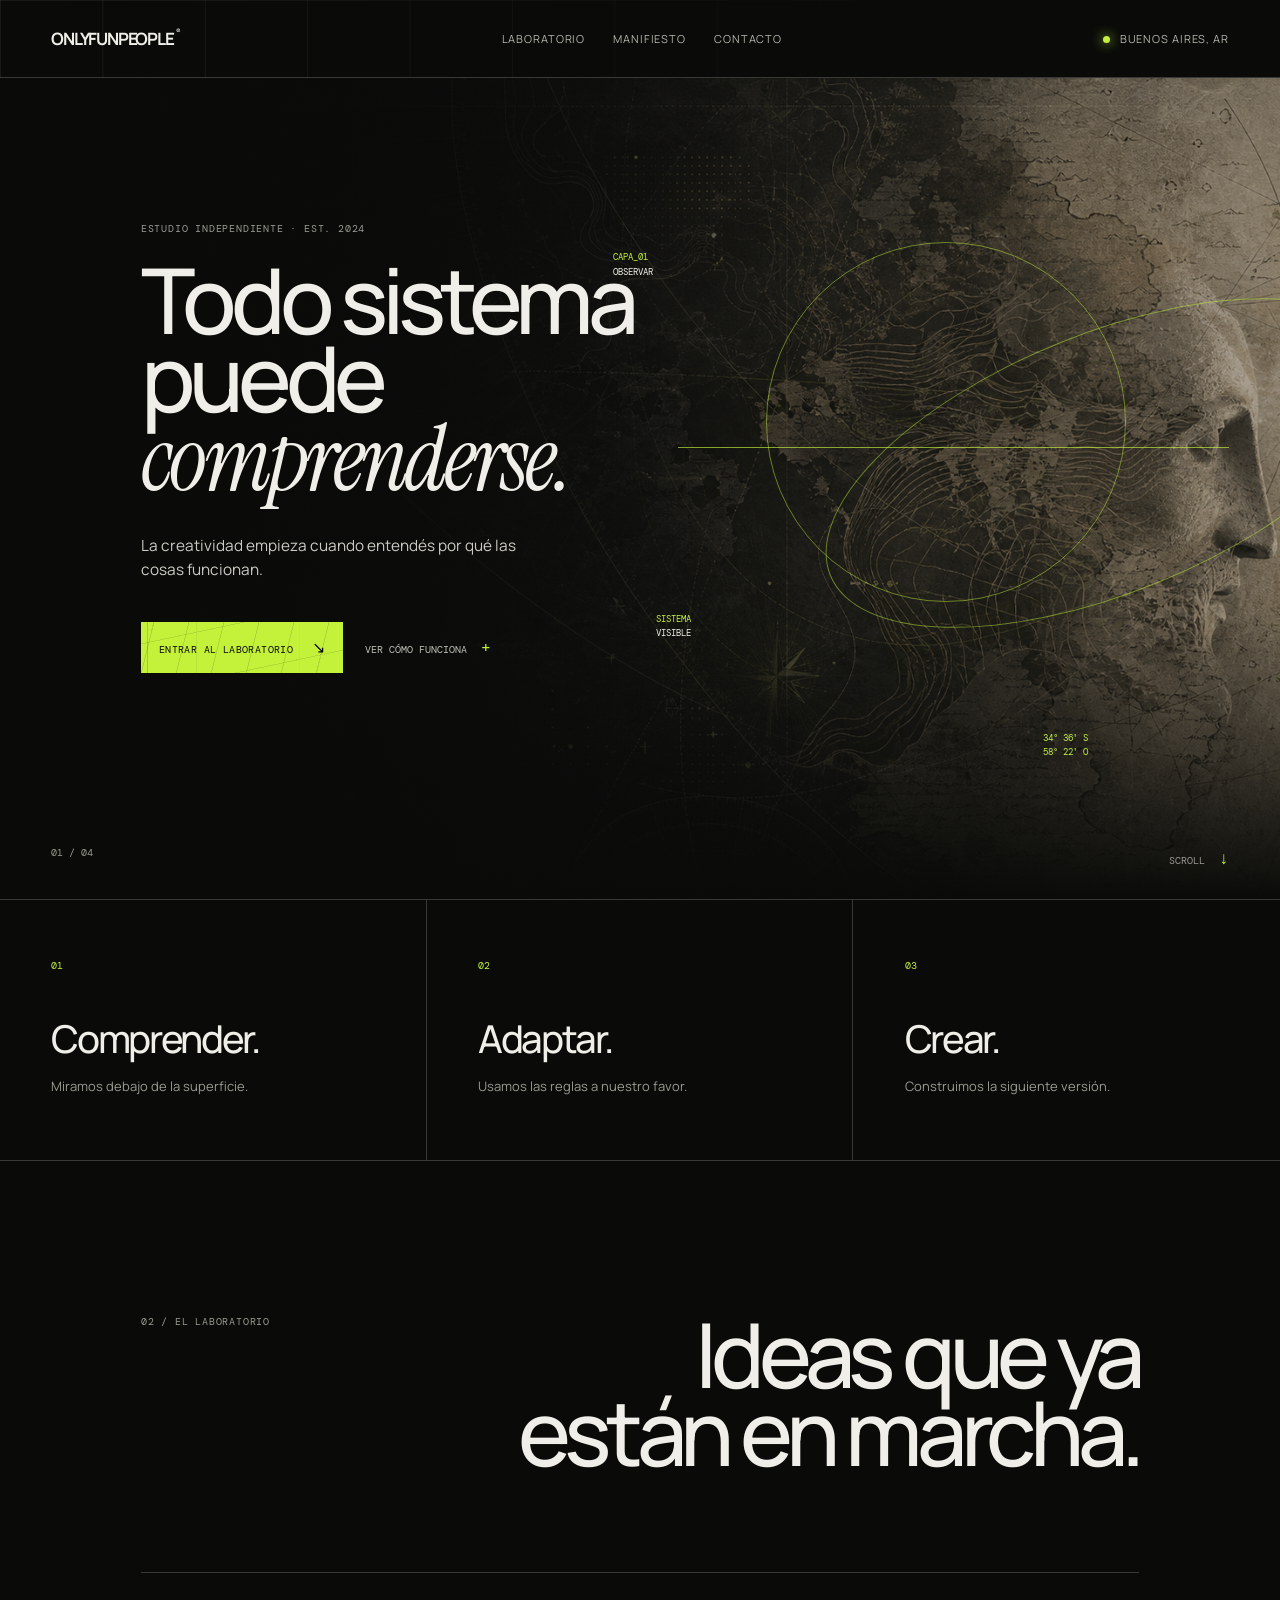
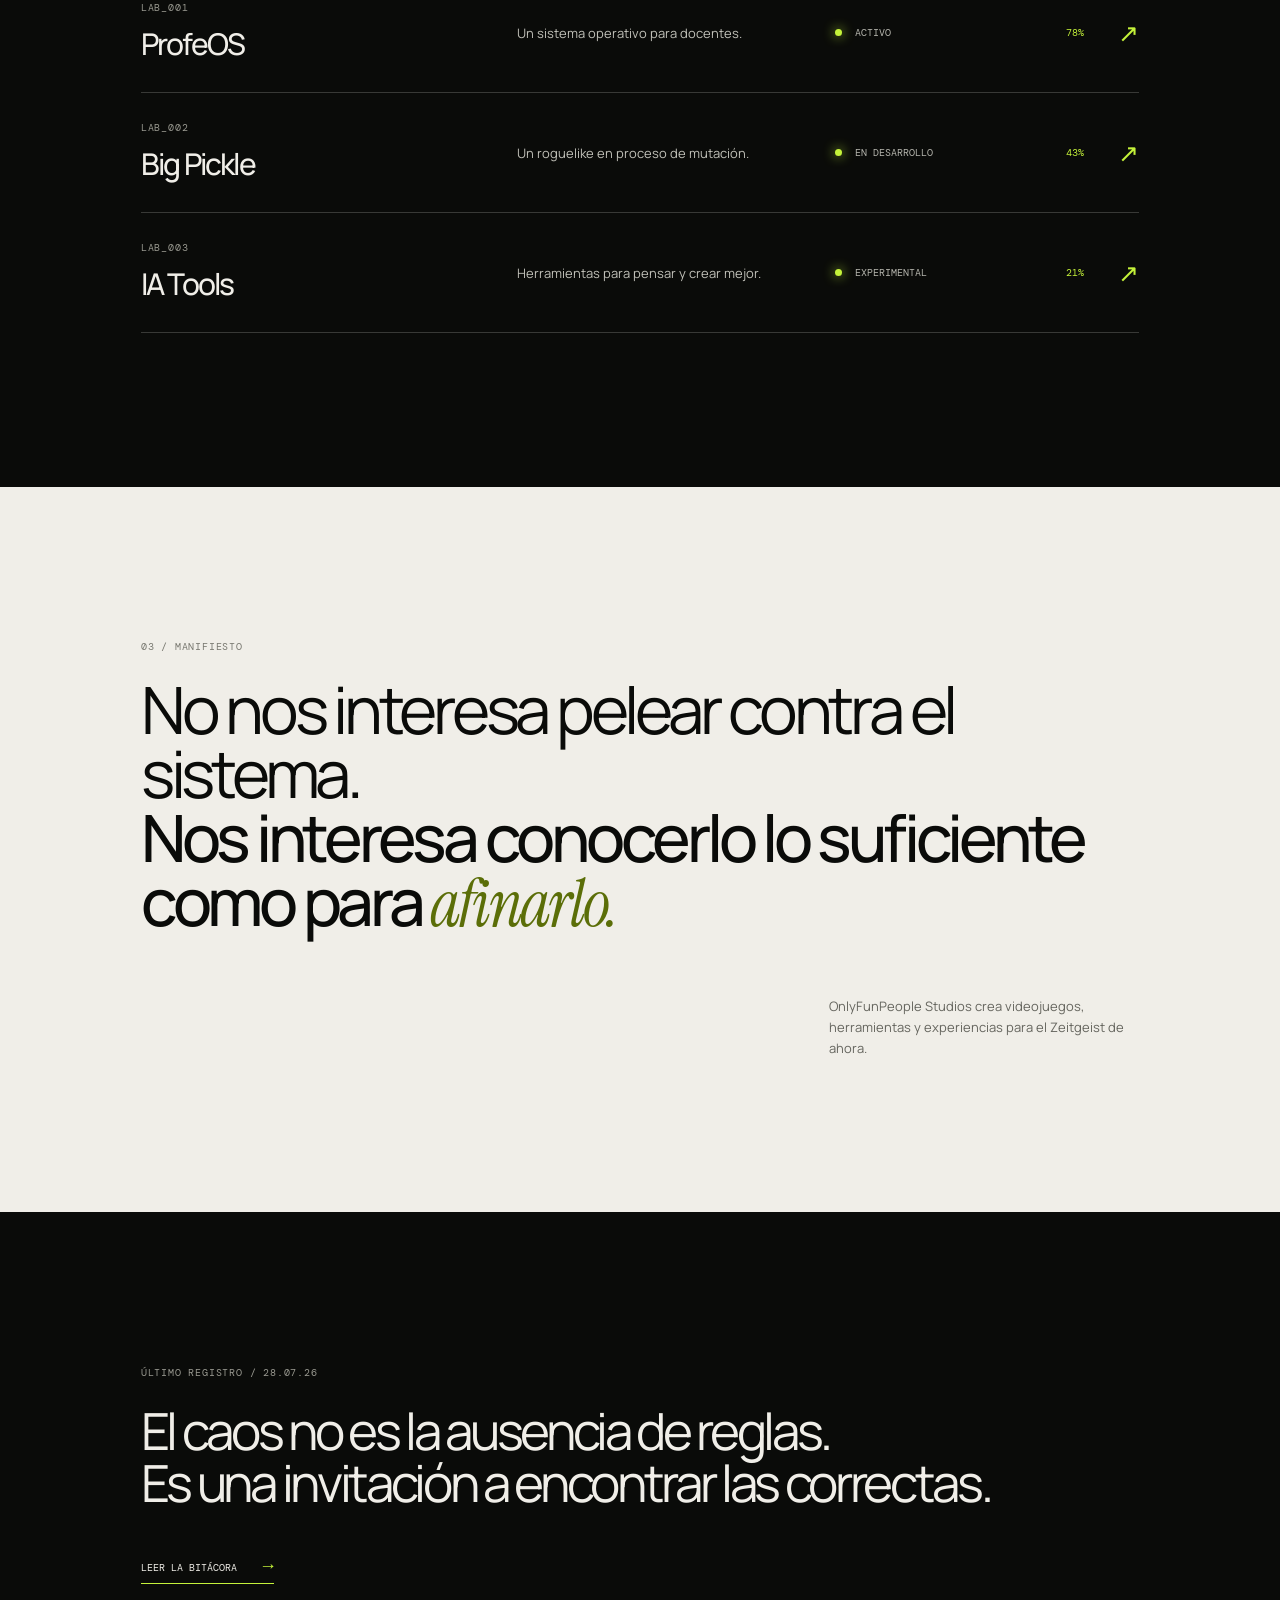
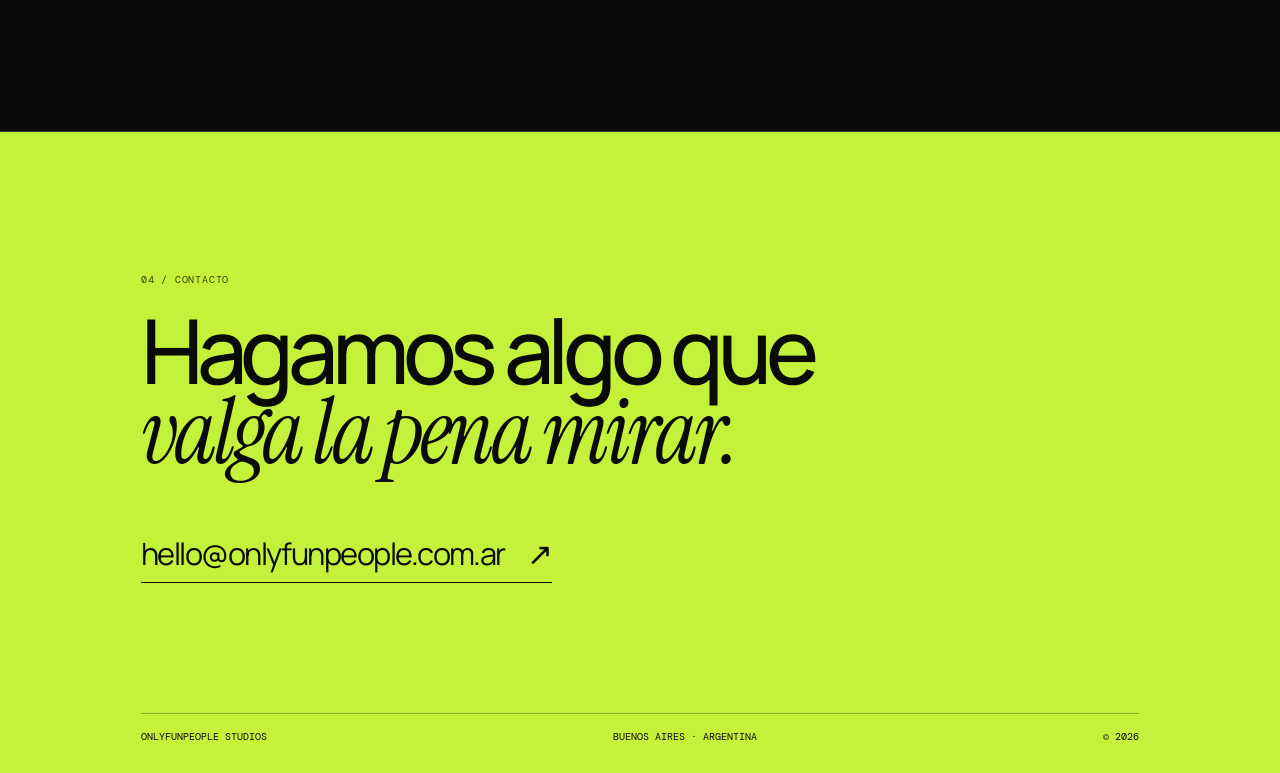
==== commit e675fbac: "Redesign OFP home" ====
--- a/index.html
+++ b/index.html
@@ -3,106 +3,71 @@
   <head>
     <meta charset="UTF-8" />
     <meta name="viewport" content="width=device-width, initial-scale=1.0" />
-    <meta name="description" content="OnlyFunPeople Studios — estudio independiente argentino de apps, juegos y experimentos." />
-    <meta name="theme-color" content="#0d0e10" />
-    <title>OnlyFunPeople Studios — Curiosity builds things</title>
+    <meta name="description" content="OnlyFunPeople Studios — laboratorio creativo de Buenos Aires." />
+    <meta name="theme-color" content="#0a0b09" />
+    <title>OnlyFunPeople Studios — Comprender. Adaptar. Crear.</title>
     <link rel="preconnect" href="https://fonts.googleapis.com" />
     <link rel="preconnect" href="https://fonts.gstatic.com" crossorigin />
-    <link href="https://fonts.googleapis.com/css2?family=DM+Mono:wght@400;500&family=DM+Sans:opsz,wght@9..40,400;9..40,500;9..40,600;9..40,700&family=DM+Serif+Display:ital@0;1&family=Space+Grotesk:wght@400;500;600;700&display=swap" rel="stylesheet" />
+    <link href="https://fonts.googleapis.com/css2?family=DM+Mono:wght@400;500&family=Instrument+Serif:ital@0;1&family=Manrope:wght@400;500;600;700&display=swap" rel="stylesheet" />
     <link rel="stylesheet" href="styles.css" />
   </head>
   <body>
-    <div class="noise" aria-hidden="true"></div>
-    <header class="site-header">
-      <a class="brand" href="#top" aria-label="OnlyFunPeople Studios, inicio">
-        <svg class="brand-mark" viewBox="0 0 42 48" aria-hidden="true"><path d="M14 3v13L5 35.5A6 6 0 0 0 10.4 44h21.2a6 6 0 0 0 5.4-8.5L28 16V3"/><path d="M11.5 31c5.6-3.8 12.3 3.2 19-1.2"/><circle cx="31.5" cy="10" r="2.5"/></svg>
-        <span>ONLYFUNPEOPLE<br /><em>STUDIOS</em></span>
-      </a>
-      <button class="menu-button" aria-expanded="false" aria-controls="site-nav"><span></span><span></span><span></span><span class="sr-only">Abrir menú</span></button>
-      <nav id="site-nav" class="site-nav" aria-label="Navegación principal">
-        <a href="#work">Proyectos</a>
-        <a href="#laboratory">Laboratorio</a>
-        <a href="#journal">Bitácora</a>
-        <a class="nav-contact" href="#contact">Decir hola <span>↗</span></a>
-      </nav>
-    </header>
-
-    <main id="top">
-      <section class="hero">
-        <div class="hero-meta reveal">EST. 2026 <i></i> ARGENTINA <i></i> 34°36′S 58°23′W</div>
-        <div class="hero-title" aria-label="OnlyFunPeople Studios"><span class="reveal">ONLY</span><span class="reveal">FUN</span><span class="reveal">PEOPLE<sup>®</sup></span></div>
-        <div class="hero-bottom reveal">
-          <p>Un estudio independiente para<br />ideas que vale la pena explorar.</p>
-          <a class="round-link" href="#work" aria-label="Explorar proyectos"><span>↓</span></a>
+    <main>
+      <section class="hero" id="inicio">
+        <div class="grid" aria-hidden="true"></div>
+        <nav class="nav" aria-label="Navegación principal">
+          <a class="wordmark" href="#inicio">ONLYFUNPEOPLE<span>®</span></a>
+          <div class="nav-links">
+            <a href="#laboratorio">Laboratorio</a>
+            <a href="#manifiesto">Manifiesto</a>
+            <a href="#contacto">Contacto</a>
+          </div>
+          <span class="availability"><i></i> Buenos Aires, AR</span>
+        </nav>
+        <div class="hero-copy">
+          <p class="eyebrow">ESTUDIO INDEPENDIENTE · EST. 2024</p>
+          <h1>Todo sistema<br />puede <em>comprenderse.</em></h1>
+          <p class="lede">La creatividad empieza cuando entendés por qué las cosas funcionan.</p>
+          <div class="hero-actions">
+            <a class="button" href="#laboratorio">Entrar al laboratorio <span>↘</span></a>
+            <button class="text-button" id="layers-toggle" aria-pressed="false">Ver cómo funciona <span>+</span></button>
+          </div>
         </div>
-        <p class="hero-studios reveal">STUDIOS</p>
-        <svg class="hero-orbit" viewBox="0 0 400 400" aria-hidden="true"><circle cx="200" cy="200" r="154"/><path d="M200 0v400M0 200h400"/><circle cx="200" cy="45" r="7"/></svg>
+        <div class="portrait" aria-label="Ptolomeo disuelto en capas cartográficas">
+          <img src="assets/ptolemy-map-hero.png" alt="Perfil de Ptolomeo fusionado con cartografía" />
+          <div class="scan-line"></div><div class="orbit orbit-a"></div><div class="orbit orbit-b"></div>
+          <span class="annotation a1">CAPA_01<br /><b>OBSERVAR</b></span>
+          <span class="annotation a2">34° 36′ S<br />58° 22′ O</span>
+          <span class="annotation a3">SISTEMA<br /><b>VISIBLE</b></span>
+        </div>
+        <p class="hero-index">01 / 04</p><a class="scroll-mark" href="#laboratorio">SCROLL <span>↓</span></a>
       </section>
 
-      <section class="statement section-pad">
-        <div class="eyebrow">[ 01 — EL PUNTO DE PARTIDA ]</div>
-        <div class="statement-copy"><p class="reveal">La curiosidad no es un detalle.<br />Es nuestro <em>sistema operativo.</em></p></div>
-        <div class="statement-note reveal"><span class="scribble">?</span><p>No creemos en un solo molde: cruzamos educación, juegos, geografía y tecnología para ver qué aparece del otro lado.</p></div>
+      <section class="principles" aria-label="Principios">
+        <article><span>01</span><h2>Comprender.</h2><p>Miramos debajo de la superficie.</p></article>
+        <article><span>02</span><h2>Adaptar.</h2><p>Usamos las reglas a nuestro favor.</p></article>
+        <article><span>03</span><h2>Crear.</h2><p>Construimos la siguiente versión.</p></article>
       </section>
 
-      <section id="work" class="work section-pad">
-        <div class="section-heading"><div class="eyebrow">[ 02 — LO QUE ESTAMOS HACIENDO ]</div><h2>Proyectos<br />en marcha<span>.</span></h2></div>
-        <div class="project-list">
-          <article class="project project-featured reveal">
-            <div class="project-number">01</div>
-            <div class="project-art profeos-art"><span class="paper">P</span><span class="grid-dot"></span></div>
-            <div class="project-copy"><div class="project-type">EDUCACIÓN · DISPONIBLE</div><h3>ProfeOS</h3><p>Una plataforma creada para que los docentes argentinos puedan dedicarle menos tiempo al papeleo y más a enseñar.</p><a href="#contact">Conocer el proyecto <span>↗</span></a></div>
-          </article>
-          <article class="project reveal">
-            <div class="project-number">02</div>
-            <div class="project-art sudoku-art"><div class="sudoku-grid"><b>4</b><b></b><b>7</b><b></b><b>9</b><b></b><b></b><b>2</b><b></b></div></div>
-            <div class="project-copy"><div class="project-type">JUEGO · EN PROCESO</div><h3>Sudoku</h3><p>Un clásico para cuando necesitás apagar el ruido y encender dos o tres neuronas.</p><a href="#laboratory">Ver en el laboratorio <span>↗</span></a></div>
-          </article>
-          <article class="project reveal">
-            <div class="project-number">03</div>
-            <div class="project-art map-art"><svg viewBox="0 0 200 180"><path d="M11 40 55 16l43 20 50-20 42 28-43 22-49-19-43 23z"/><path d="m11 40 1 89 43 25V62m43-26 1 92 48 23V58m1-42 1 92 41-24V44"/><path d="M70 103c23-29 49-4 68-31"/></svg></div>
-            <div class="project-copy"><div class="project-type">EXPERIMENTO · PRÓXIMAMENTE</div><h3>Atlas Lab</h3><p>Pequeñas ideas para aprender, mirar mapas y hacer preguntas mejores sobre el mundo.</p><a href="#laboratory">Seguir la pista <span>↗</span></a></div>
-          </article>
+      <section class="laboratory section" id="laboratorio">
+        <div class="section-heading"><p class="eyebrow">02 / EL LABORATORIO</p><h2>Ideas que ya<br />están en marcha.</h2></div>
+        <div class="lab-list">
+          <article class="lab"><div><p class="lab-id">LAB_001</p><h3>ProfeOS</h3></div><p class="lab-description">Un sistema operativo para docentes.</p><div class="lab-status"><span><i></i> ACTIVO</span><b>78%</b></div><a href="https://profeos.com.ar" target="_blank" rel="noreferrer" aria-label="Conocer ProfeOS">↗</a></article>
+          <article class="lab"><div><p class="lab-id">LAB_002</p><h3>Big Pickle</h3></div><p class="lab-description">Un roguelike en proceso de mutación.</p><div class="lab-status"><span><i></i> EN DESARROLLO</span><b>43%</b></div><a href="#contacto" aria-label="Conocer Big Pickle">↗</a></article>
+          <article class="lab"><div><p class="lab-id">LAB_003</p><h3>IA Tools</h3></div><p class="lab-description">Herramientas para pensar y crear mejor.</p><div class="lab-status"><span><i></i> EXPERIMENTAL</span><b>21%</b></div><a href="#contacto" aria-label="Conocer IA Tools">↗</a></article>
         </div>
       </section>
 
-      <section id="laboratory" class="lab section-pad">
-        <div class="lab-top"><div class="eyebrow">[ 03 — EL LABORATORIO ]</div><p>Donde las ideas llegan sin prometer nada y se van convertidas en algo.</p></div>
-        <div class="lab-card reveal"><div class="lab-stamp">OFP<br/>LABS</div><div class="flask"><svg viewBox="0 0 160 190"><path d="M61 12h38M68 12v54L27 142a25 25 0 0 0 22 36h62a25 25 0 0 0 22-36L92 66V12"/><path d="M40 132c24-15 48 10 79-5"/><circle cx="116" cy="43" r="6"/><circle cx="132" cy="70" r="3"/></svg></div><h2>Probamos.<br /><em>Rompemos.</em><br />Aprendemos.</h2><p>Ideas, prototipos y caminos que todavía no tienen nombre.</p><a class="button button-light" href="#journal">Entrar al laboratorio <span>→</span></a></div>
+      <section class="manifesto section" id="manifiesto">
+        <p class="eyebrow">03 / MANIFIESTO</p>
+        <p class="manifesto-copy">No nos interesa pelear contra el sistema.<br /><strong>Nos interesa conocerlo lo suficiente<br />como para <em>afinarlo.</em></strong></p>
+        <p class="manifesto-note">OnlyFunPeople Studios crea videojuegos, herramientas y experiencias para el Zeitgeist de ahora.</p>
       </section>
 
-      <section id="journal" class="journal section-pad">
-        <div class="section-heading"><div class="eyebrow">[ 04 — BITÁCORA ]</div><h2>Notas desde<br />el taller<span>.</span></h2><a class="text-link" href="#contact">Ver todo <span>↗</span></a></div>
-        <div class="journal-grid">
-          <article class="entry reveal"><div class="entry-date">PRÓXIMAMENTE</div><h3>La primera página de OnlyFunPeople.</h3><p>Estamos armando una casa para todas las cosas que queremos construir.</p><span class="entry-arrow">↗</span></article>
-          <article class="entry reveal"><div class="entry-date">EN DESARROLLO</div><h3>Una app para que enseñar vuelva a ocupar el centro.</h3><p>Seguimos trabajando en ProfeOS, paso a paso y sin promesas vacías.</p><span class="entry-arrow">↗</span></article>
-          <article class="entry reveal"><div class="entry-date">EN EL CUADERNO</div><h3>Juegos simples. Ideas grandes.</h3><p>¿Qué tiene que tener un juego para que quieras abrirlo una vez más?</p><span class="entry-arrow">↗</span></article>
-        </div>
-      </section>
+      <section class="log section"><p class="eyebrow">ÚLTIMO REGISTRO / 28.07.26</p><p class="log-entry">El caos no es la ausencia de reglas.<br />Es una invitación a encontrar las correctas.</p><a href="#contacto" class="underlined">Leer la bitácora <span>→</span></a></section>
 
-      <section class="about section-pad">
-        <div class="about-mark" aria-hidden="true">×</div><div class="eyebrow">[ 05 — DE DÓNDE VENIMOS ]</div>
-        <p class="about-copy reveal">OnlyFunPeople Studios es un estudio independiente hecho en Argentina. Nos interesan las herramientas útiles, los juegos honestos y las preguntas que todavía no tienen respuesta.</p>
-        <div class="about-facts"><span>APPS</span><span>GAMES</span><span>EXPERIMENTS</span><span>ARGENTINA</span></div>
-      </section>
-
-      <section class="manifesto section-pad">
-        <div class="eyebrow">[ 06 — NUESTRO MANIFIESTO ]</div>
-        <div class="manifesto-intro reveal">No hacemos todo igual.<br />Y tampoco queremos hacerlo solos.</div>
-        <div class="principles">
-          <article class="principle reveal"><span>01</span><h3>Mezclar abre caminos.</h3><p>Una app puede aprender de un juego. Un mapa puede convertirse en una pregunta. Las mejores ideas rara vez vienen de un solo lugar.</p></article>
-          <article class="principle reveal"><span>02</span><h3>Hacelo y aprendé.</h3><p>Preferimos un prototipo honesto a una promesa grandiosa. Construimos, probamos, corregimos y volvemos a intentar.</p></article>
-          <article class="principle reveal"><span>03</span><h3>El respeto no se negocia.</h3><p>Queremos hacer cosas para personas diversas, con cuidado, empatía y lugar para ser quien cada uno es.</p></article>
-          <article class="principle reveal"><span>04</span><h3>Que siga siendo divertido.</h3><p>La seriedad del trabajo no está reñida con la alegría de crear. Si perdemos eso, hay que volver a empezar.</p></article>
-        </div>
-      </section>
-
-      <section id="contact" class="contact">
-        <div class="contact-top eyebrow">[ 07 — CONTACTO ]</div><p class="reveal">¿Tenés una idea,<br />una pregunta o<br />solo querés decir <em>hola?</em></p>
-        <a class="contact-mail" href="mailto:hello@onlyfunpeople.com.ar">hello@onlyfunpeople.com.ar <span>↗</span></a>
-      </section>
+      <footer id="contacto"><p class="eyebrow">04 / CONTACTO</p><h2>Hagamos algo que<br /><em>valga la pena mirar.</em></h2><a class="email" href="mailto:hello@onlyfunpeople.com.ar">hello@onlyfunpeople.com.ar <span>↗</span></a><div class="footer-bottom"><span>ONLYFUNPEOPLE STUDIOS</span><span>BUENOS AIRES · ARGENTINA</span><span>© 2026</span></div></footer>
     </main>
-    <footer><a class="brand" href="#top"><svg class="brand-mark" viewBox="0 0 42 48" aria-hidden="true"><path d="M14 3v13L5 35.5A6 6 0 0 0 10.4 44h21.2a6 6 0 0 0 5.4-8.5L28 16V3"/><path d="M11.5 31c5.6-3.8 12.3 3.2 19-1.2"/><circle cx="31.5" cy="10" r="2.5"/></svg><span>ONLYFUNPEOPLE<br /><em>STUDIOS</em></span></a><p>© 2026 OnlyFunPeople Studios.<br />Made in Argentina.</p><a href="#top">Volver arriba ↑</a></footer>
     <script src="app.js"></script>
   </body>
 </html>
--- a/styles.css
+++ b/styles.css
@@ -1,6 +1 @@
-:root { --ink:#0d0e10; --paper:#f3f2ec; --mint:#45d2bc; --yellow:#ffd166; --line:rgba(243,242,236,.2); --muted:#a7a7a3; }
-*{box-sizing:border-box} html{scroll-behavior:smooth} body{margin:0;background:var(--ink);color:var(--paper);font-family:"DM Sans",sans-serif;overflow-x:hidden}.noise{position:fixed;inset:0;opacity:.035;z-index:5;pointer-events:none;background-image:url("data:image/svg+xml,%3Csvg viewBox='0 0 180 180' xmlns='http://www.w3.org/2000/svg'%3E%3Cfilter id='n'%3E%3CfeTurbulence type='fractalNoise' baseFrequency='.9' numOctaves='4' stitchTiles='stitch'/%3E%3C/filter%3E%3Crect width='100%25' height='100%25' filter='url(%23n)' opacity='.8'/%3E%3C/svg%3E")}.site-header{height:94px;display:flex;align-items:center;justify-content:space-between;padding:0 4vw;position:absolute;top:0;width:100%;z-index:3}.brand{font:500 10px/1 "DM Mono",monospace;letter-spacing:.02em;color:var(--paper);display:flex;align-items:center;gap:8px;text-decoration:none}.brand em{font-style:normal;color:var(--mint);letter-spacing:.15em}.brand-mark{width:26px;height:30px;fill:none;stroke:var(--mint);stroke-width:3;stroke-linecap:round;stroke-linejoin:round}.site-nav{display:flex;align-items:center;gap:28px}.site-nav a{font:500 12px "DM Mono",monospace;color:var(--paper);text-decoration:none}.nav-contact{border:1px solid var(--paper);padding:10px 14px!important}.nav-contact span,.text-link span{color:var(--mint)}.menu-button{display:none}.hero{min-height:100svh;padding:145px 4vw 40px;position:relative;display:flex;flex-direction:column;justify-content:space-between;overflow:hidden;border-bottom:1px solid var(--line)}.hero-meta,.eyebrow,.project-type,.entry-date{font:400 10px "DM Mono",monospace;letter-spacing:.08em}.hero-meta{color:var(--muted);display:flex;gap:9px;align-items:center}.hero-meta i{width:3px;height:3px;border-radius:50%;background:var(--mint)}.hero-title{font:700 clamp(75px,17.2vw,295px)/.73 "Space Grotesk",sans-serif;letter-spacing:-.1em;z-index:1}.hero-title span{display:block}.hero-title sup{font:400 12px "DM Mono",monospace;letter-spacing:0;vertical-align:top;margin-left:12px;color:var(--mint)}.hero-bottom{display:flex;align-items:flex-end;justify-content:space-between;z-index:1}.hero-bottom p{font-size:clamp(16px,1.5vw,22px);line-height:1.35;margin:0}.round-link{width:57px;height:57px;border:1px solid var(--paper);border-radius:50%;display:grid;place-items:center;color:var(--paper);font-size:22px;text-decoration:none;transition:.25s}.round-link:hover{background:var(--mint);color:var(--ink);border-color:var(--mint);transform:translateY(5px)}.hero-studios{font:500 clamp(12px,1.45vw,20px) "DM Mono",monospace;letter-spacing:.45em;margin:24px 0 0;color:var(--mint)}.hero-orbit{position:absolute;width:42vw;max-width:540px;right:-6vw;top:18%;opacity:.35;fill:none;stroke:var(--mint);stroke-width:.65}.section-pad{padding:140px 8vw}.statement{position:relative;min-height:70vh;background:var(--paper);color:var(--ink)}.statement .eyebrow{color:#555}.statement-copy{margin:12vh 0 0 13vw}.statement-copy p{font:500 clamp(35px,5.3vw,82px)/1.05 "Space Grotesk",sans-serif;letter-spacing:-.065em;margin:0}.statement-copy em,.lab h2 em,.contact em{font-family:"DM Serif Display",Georgia,serif;font-weight:400}.statement-copy em{color:#18a78f}.statement-note{width:min(290px,80%);margin:70px 0 0 auto;font-size:15px;line-height:1.5}.scribble{font:500 75px/0 "Space Grotesk";color:#e3b432;display:block;margin-bottom:20px}.section-heading{position:relative}.section-heading h2,.lab h2{font:600 clamp(45px,7.1vw,108px)/.88 "Space Grotesk",sans-serif;letter-spacing:-.08em;margin:40px 0 60px}.section-heading h2 span{color:var(--mint)}.project-list{border-top:1px solid var(--line)}.project{display:grid;grid-template-columns:50px 1fr 1.1fr;gap:30px;padding:42px 0;border-bottom:1px solid var(--line);min-height:270px}.project-number{font:400 11px "DM Mono",monospace;color:var(--mint)}.project-art{height:190px;position:relative;overflow:hidden;background:#22252a;display:grid;place-items:center}.project-copy{align-self:center}.project-type{color:var(--mint);margin-bottom:13px}.project h3{margin:0;font:600 clamp(32px,4vw,62px)/.9 "Space Grotesk";letter-spacing:-.07em}.project-copy p{max-width:390px;font-size:15px;line-height:1.5;color:#c0c0bd}.project-copy a,.text-link{font:500 11px "DM Mono",monospace;color:var(--paper);text-decoration:none;border-bottom:1px solid var(--mint);padding-bottom:5px}.project-copy a span{color:var(--mint)}.paper{font:700 155px/.8 "Space Grotesk";color:var(--paper);transform:rotate(-12deg);position:relative;z-index:1}.profeos-art:before{content:"";position:absolute;width:230px;height:230px;border:2px solid var(--mint);border-radius:45%;transform:rotate(30deg)}.grid-dot{position:absolute;width:18px;height:18px;background:var(--mint);bottom:25px;right:25px}.sudoku-art{background:var(--yellow)}.sudoku-grid{width:130px;height:130px;border:2px solid var(--ink);display:grid;grid-template:repeat(3,1fr)/repeat(3,1fr)}.sudoku-grid b{border:1px solid var(--ink);font:500 22px "DM Mono";display:grid;place-items:center}.map-art{background:var(--mint)}.map-art svg{width:75%;fill:none;stroke:var(--ink);stroke-width:3;stroke-linejoin:round}.lab{background:#1d2021}.lab-top{display:flex;justify-content:space-between;align-items:flex-start;margin-bottom:55px}.lab-top p{max-width:255px;margin:0;line-height:1.45;font-size:16px}.lab-card{background:var(--mint);color:var(--ink);min-height:600px;position:relative;padding:7vw;overflow:hidden}.lab-stamp{position:absolute;top:35px;right:35px;border:2px solid var(--ink);border-radius:50%;padding:14px 8px;text-align:center;font:500 11px/1.1 "DM Mono";transform:rotate(12deg)}.flask{position:absolute;width:310px;right:8%;bottom:-35px}.flask svg{fill:none;stroke:var(--ink);stroke-width:5;stroke-linejoin:round;stroke-linecap:round}.lab h2{position:relative;margin:0 0 30px;font-size:clamp(56px,9vw,142px);z-index:1}.lab h2 em{color:var(--paper)}.lab-card>p{max-width:300px;font-size:17px;line-height:1.5;position:relative;z-index:1}.button{display:inline-flex;gap:35px;padding:15px 18px;font:500 11px "DM Mono";text-decoration:none;margin-top:18px;position:relative;z-index:1}.button-light{background:var(--paper);color:var(--ink)}.journal{background:var(--paper);color:var(--ink)}.journal .section-heading .text-link{position:absolute;right:0;bottom:25px;color:var(--ink)}.journal-grid{display:grid;grid-template-columns:repeat(3,1fr);border-top:1px solid rgba(0,0,0,.3)}.entry{min-height:265px;border-right:1px solid rgba(0,0,0,.3);padding:25px 25px 20px 0;margin-right:25px;position:relative}.entry:last-child{border:0}.entry-date{color:#777}.entry h3{font:600 26px/1 "Space Grotesk";letter-spacing:-.05em;margin:43px 0 13px}.entry p{max-width:280px;color:#525252;font-size:14px;line-height:1.45}.entry-arrow{position:absolute;bottom:20px;right:25px;color:#18a78f;font-size:22px}.about{position:relative;overflow:hidden}.about-mark{position:absolute;font:500 clamp(350px,55vw,800px)/.5 "Space Grotesk";color:#181a1d;right:-3vw;bottom:-1vw}.about .eyebrow{position:relative}.about-copy{position:relative;margin:14vh 0 10vh;width:min(825px,100%);font:500 clamp(32px,5vw,72px)/1.05 "Space Grotesk";letter-spacing:-.065em}.about-facts{position:relative;display:flex;gap:22px;flex-wrap:wrap;font:400 10px "DM Mono";letter-spacing:.1em;color:var(--mint)}.about-facts span:before{content:"●";font-size:7px;margin-right:7px}.contact{min-height:75vh;background:var(--yellow);color:var(--ink);padding:10vw 8vw;display:flex;flex-direction:column;justify-content:space-between}.contact p{font:600 clamp(43px,7.5vw,110px)/.92 "Space Grotesk";letter-spacing:-.08em;margin:0}.contact em{font-weight:400}.contact-mail{font:500 clamp(15px,2vw,27px) "DM Mono";color:var(--ink);text-decoration:none;border-bottom:2px solid var(--ink);align-self:flex-start;padding-bottom:8px}.contact-mail span{color:#e75555}footer{padding:50px 4vw;display:flex;justify-content:space-between;align-items:flex-end;font:400 10px/1.5 "DM Mono";color:var(--muted)}footer>a:last-child{color:var(--paper);text-decoration:none}.reveal{opacity:0;transform:translateY(20px);transition:opacity .7s ease,transform .7s ease}.reveal.visible{opacity:1;transform:none}
-@media(max-width:700px){.site-header{height:72px;padding:0 6vw}.site-nav{position:absolute;display:none;top:72px;left:0;right:0;background:var(--ink);padding:22px 6vw;flex-direction:column;align-items:flex-start;border-bottom:1px solid var(--line)}.site-nav.open{display:flex}.menu-button{display:grid;background:none;border:0;padding:8px;gap:4px}.menu-button span:not(.sr-only){display:block;width:23px;height:1px;background:var(--paper)}.hero{padding:115px 6vw 28px;min-height:90svh}.hero-title{font-size:21vw;letter-spacing:-.11em}.hero-orbit{width:84vw;right:-29vw;top:27%}.hero-bottom p{font-size:14px}.hero-studios{font-size:10px}.section-pad{padding:90px 6vw}.statement{min-height:auto}.statement-copy{margin:75px 0 0}.statement-note{margin:55px 0 0 auto}.project{grid-template-columns:25px 1fr;gap:15px;padding:30px 0}.project-art{grid-column:2;height:160px}.project-copy{grid-column:2}.project h3{font-size:43px}.lab-top{display:block}.lab-top p{margin-top:20px}.lab-card{margin:0 -6vw;padding:80px 6vw;min-height:530px}.flask{width:200px;opacity:.5;right:-25px}.journal .section-heading .text-link{position:static}.journal-grid{grid-template-columns:1fr}.entry{border-right:0;border-bottom:1px solid rgba(0,0,0,.3);margin:0;min-height:220px;padding-right:0}.about-copy{margin:80px 0}.contact{padding:80px 6vw;min-height:62svh}.contact p{font-size:14vw}footer{padding:35px 6vw;display:grid;grid-template-columns:1fr 1fr;gap:25px}footer>a:last-child{grid-column:2;grid-row:1;justify-self:end}.journal-grid .entry:last-child{border-bottom:0}}
-.sr-only{position:absolute;width:1px;height:1px;overflow:hidden;clip:rect(0,0,0,0)}
-.manifesto{background:#24272a}.manifesto-intro{max-width:950px;margin:46px 0 80px;font:600 clamp(39px,6vw,90px)/.94 "Space Grotesk";letter-spacing:-.075em}.principles{display:grid;grid-template-columns:repeat(4,1fr);border-top:1px solid var(--line)}.principle{min-height:280px;padding:26px 26px 20px 0;margin-right:26px;border-right:1px solid var(--line);position:relative}.principle:last-child{border-right:0;margin-right:0}.principle span{font:400 10px "DM Mono";color:var(--mint)}.principle h3{margin:52px 0 15px;font:600 24px/.95 "Space Grotesk";letter-spacing:-.05em}.principle p{color:#c3c4c1;font-size:14px;line-height:1.45;max-width:230px}
-@media(max-width:700px){.principles{grid-template-columns:1fr}.principle{min-height:210px;border-right:0;border-bottom:1px solid var(--line);padding:23px 0;margin:0}.principle:last-child{border-bottom:0}.principle h3{margin:35px 0 10px}}
+ :root{--ink:#0a0b09;--paper:#f0eee8;--muted:#9a9a91;--acid:#c4f23a;--line:rgba(240,238,232,.2)}*{box-sizing:border-box}html{scroll-behavior:smooth}body{margin:0;background:var(--ink);color:var(--paper);font-family:Manrope,Arial,sans-serif}a{color:inherit;text-decoration:none}button{font:inherit}.hero{min-height:100svh;position:relative;overflow:hidden;border-bottom:1px solid var(--line);isolation:isolate}.grid{position:absolute;inset:0;z-index:-2;opacity:.35;background-image:linear-gradient(var(--line) 1px,transparent 1px),linear-gradient(90deg,var(--line) 1px,transparent 1px);background-size:clamp(56px,8vw,120px) clamp(56px,8vw,120px);mask-image:linear-gradient(90deg,#000,transparent 75%)}.nav{height:78px;display:flex;align-items:center;justify-content:space-between;padding:0 clamp(20px,4vw,70px);border-bottom:1px solid var(--line);position:relative;z-index:3;font-size:11px;text-transform:uppercase;letter-spacing:.08em}.wordmark{font-weight:700;letter-spacing:-.07em;font-size:17px}.wordmark span{font-size:7px;vertical-align:top;margin-left:2px;letter-spacing:0}.nav-links{display:flex;gap:28px;color:#b5b5ad}.nav-links a:hover{color:var(--acid)}.availability{color:#b5b5ad}.availability i,.lab-status i{width:7px;height:7px;background:var(--acid);display:inline-block;border-radius:50%;margin-right:7px;box-shadow:0 0 12px var(--acid)}.hero-copy{width:min(650px,65vw);padding:clamp(90px,16vh,180px) 0 100px clamp(20px,11vw,180px);position:relative;z-index:2}.eyebrow,.lab-id{font:10px "DM Mono",monospace;letter-spacing:.08em;color:var(--muted);margin:0 0 25px}h1,h2,h3,p{margin-top:0}h1{font-size:clamp(54px,7.1vw,116px);font-weight:500;letter-spacing:-.07em;line-height:.86;margin:0 0 36px}em{font-family:"Instrument Serif",Georgia,serif;font-weight:400;letter-spacing:-.04em}.lede{font-size:clamp(14px,1.2vw,18px);line-height:1.55;max-width:400px;color:#cbcac3}.hero-actions{margin-top:40px;display:flex;align-items:center;gap:22px}.button{background-color:var(--acid);background-image:repeating-linear-gradient(104deg,transparent 0 12px,rgba(10,11,9,.13) 12px 13px,transparent 13px 34px),repeating-linear-gradient(168deg,transparent 0 21px,rgba(10,11,9,.1) 21px 22px,transparent 22px 48px);color:var(--ink);padding:15px 18px;text-transform:uppercase;font:10px "DM Mono",monospace;letter-spacing:.04em;transition:transform .2s,filter .2s;position:relative;overflow:hidden}.button:after{content:"";position:absolute;inset:0;pointer-events:none;opacity:.6;background:linear-gradient(90deg,transparent 3%,rgba(10,11,9,.28) 3.2% 3.4%,transparent 3.6% 27%,rgba(10,11,9,.2) 27.2% 27.35%,transparent 27.6% 78%,rgba(10,11,9,.25) 78.1% 78.25%,transparent 78.5%);mix-blend-mode:multiply}.button:hover{transform:translate(-3px,-3px);filter:brightness(1.05)}.button span{font-size:16px;margin-left:12px;position:relative;z-index:1}.text-button{background:none;border:0;color:#c0c0b9;cursor:pointer;padding:10px 0;font:10px "DM Mono",monospace;text-transform:uppercase}.text-button span{color:var(--acid);font-size:16px;margin-left:8px}.portrait{position:absolute;right:0;top:78px;bottom:0;width:100%;z-index:0}.portrait img{width:100%;height:100%;object-fit:cover;object-position:center;opacity:.72;filter:contrast(1.06) saturate(.78)}.portrait:after{content:"";position:absolute;inset:0;background:linear-gradient(90deg,var(--ink) 0,rgba(10,11,9,.88) 30%,transparent 65%),linear-gradient(0deg,var(--ink),transparent 36%)}.scan-line{position:absolute;top:45%;right:4%;width:43%;border-top:1px solid var(--acid);z-index:1;opacity:.65;transition:top .7s ease}.orbit{position:absolute;border:1px solid rgba(196,242,58,.48);border-radius:50%;z-index:1;transition:transform .7s ease}.orbit-a{width:360px;height:360px;right:12%;top:20%}.orbit-b{width:600px;height:260px;right:-10%;top:31%;transform:rotate(-22deg)}.annotation{font:9px "DM Mono",monospace;line-height:1.6;color:var(--acid);position:absolute;z-index:2;transition:transform .7s ease}.annotation b{color:var(--paper);font-weight:400}.a1{top:21%;right:49%}.a2{bottom:17%;right:15%}.a3{top:65%;right:46%}.is-exploded .scan-line{top:18%}.is-exploded .orbit-a{transform:translate(-100px,80px) scale(1.2)}.is-exploded .orbit-b{transform:translate(80px,-80px) rotate(-4deg)}.is-exploded .a1{transform:translate(-80px,-70px)}.is-exploded .a2{transform:translate(50px,60px)}.is-exploded .a3{transform:translate(-120px,70px)}.hero-index{position:absolute;bottom:30px;left:clamp(20px,4vw,70px);font:10px "DM Mono",monospace;color:var(--muted)}.scroll-mark{position:absolute;bottom:30px;right:clamp(20px,4vw,70px);font:10px "DM Mono",monospace;color:var(--muted)}.scroll-mark span{color:var(--acid);font-size:17px;margin-left:8px}.principles{display:grid;grid-template-columns:repeat(3,1fr);border-bottom:1px solid var(--line)}.principles article{padding:52px clamp(20px,4vw,70px);border-right:1px solid var(--line)}.principles article:last-child{border:0}.principles span{font:10px "DM Mono",monospace;color:var(--acid)}.principles h2{font-size:clamp(29px,3vw,46px);letter-spacing:-.06em;font-weight:500;margin:38px 0 12px}.principles p{color:var(--muted);font-size:13px}.section{padding:clamp(90px,12vw,180px) clamp(20px,11vw,180px)}.section-heading{display:flex;justify-content:space-between;align-items:flex-start}.section-heading h2,footer h2{font-weight:500;font-size:clamp(48px,7vw,104px);line-height:.88;letter-spacing:-.07em;margin:0;text-align:right}.lab-list{margin-top:100px;border-top:1px solid var(--line)}.lab{display:grid;grid-template-columns:1.2fr 1fr .85fr 30px;gap:25px;align-items:center;padding:28px 0;border-bottom:1px solid var(--line)}.lab-id{margin:0 0 9px}.lab h3{font-size:30px;letter-spacing:-.06em;margin:0;font-weight:500}.lab-description{color:#c0c0b8;font-size:13px;margin:0}.lab-status{display:flex;justify-content:space-between;font:10px "DM Mono",monospace;color:#b5b5ad}.lab-status b{color:var(--acid);font-weight:400}.lab>a{font-size:25px;color:var(--acid);text-align:right}.lab:hover{background:rgba(196,242,58,.045)}.manifesto{background:var(--paper);color:var(--ink);min-height:80vh;display:flex;flex-direction:column;justify-content:center}.manifesto .eyebrow{color:#77776f}.manifesto-copy{font-size:clamp(33px,5.1vw,76px);line-height:.98;letter-spacing:-.065em;margin:0}.manifesto-copy strong{font-weight:500}.manifesto-copy em{color:#5b6e08}.manifesto-note{margin:60px 0 0 auto;width:min(310px,100%);font-size:13px;line-height:1.6;color:#65655e}.log{border-bottom:1px solid var(--line)}.log-entry{font-size:clamp(29px,4vw,63px);letter-spacing:-.065em;line-height:1.02;margin:0 0 45px}.underlined{border-bottom:1px solid var(--acid);font:10px "DM Mono",monospace;text-transform:uppercase;padding-bottom:9px}.underlined span{color:var(--acid);margin-left:20px;font-size:18px}footer{padding:clamp(80px,11vw,160px) clamp(20px,11vw,180px) 30px;background:var(--acid);color:var(--ink)}footer .eyebrow{color:#364400}footer h2{text-align:left}.email{display:inline-block;margin-top:60px;font-size:clamp(18px,2.4vw,34px);letter-spacing:-.05em;border-bottom:1px solid var(--ink);padding-bottom:8px}.email span{margin-left:18px}.footer-bottom{display:flex;justify-content:space-between;border-top:1px solid rgba(10,11,9,.3);padding-top:16px;margin-top:130px;font:10px "DM Mono",monospace}@media(max-width:800px){.nav-links,.availability{display:none}.nav{height:62px}.portrait{top:62px}.portrait:after{background:linear-gradient(0deg,var(--ink) 0,transparent 65%)}.hero-copy{width:100%;padding:clamp(130px,23vh,190px) 24px 110px}.hero-actions{align-items:flex-start;flex-direction:column;gap:12px}.annotation,.orbit{display:none}.scan-line{width:70%;right:0}.principles{grid-template-columns:1fr}.principles article{border-right:0;border-bottom:1px solid var(--line);padding:35px 24px}.section{padding:90px 24px}.section-heading{display:block}.section-heading h2{text-align:left}.lab-list{margin-top:60px}.lab{grid-template-columns:1fr 30px;gap:16px}.lab-description,.lab-status{grid-column:1/2}.lab>a{grid-column:2;grid-row:1;align-self:start}.manifesto{min-height:60vh}.footer-bottom{margin-top:80px;flex-direction:column;gap:10px}.hero-index{left:24px}.scroll-mark{right:24px}}
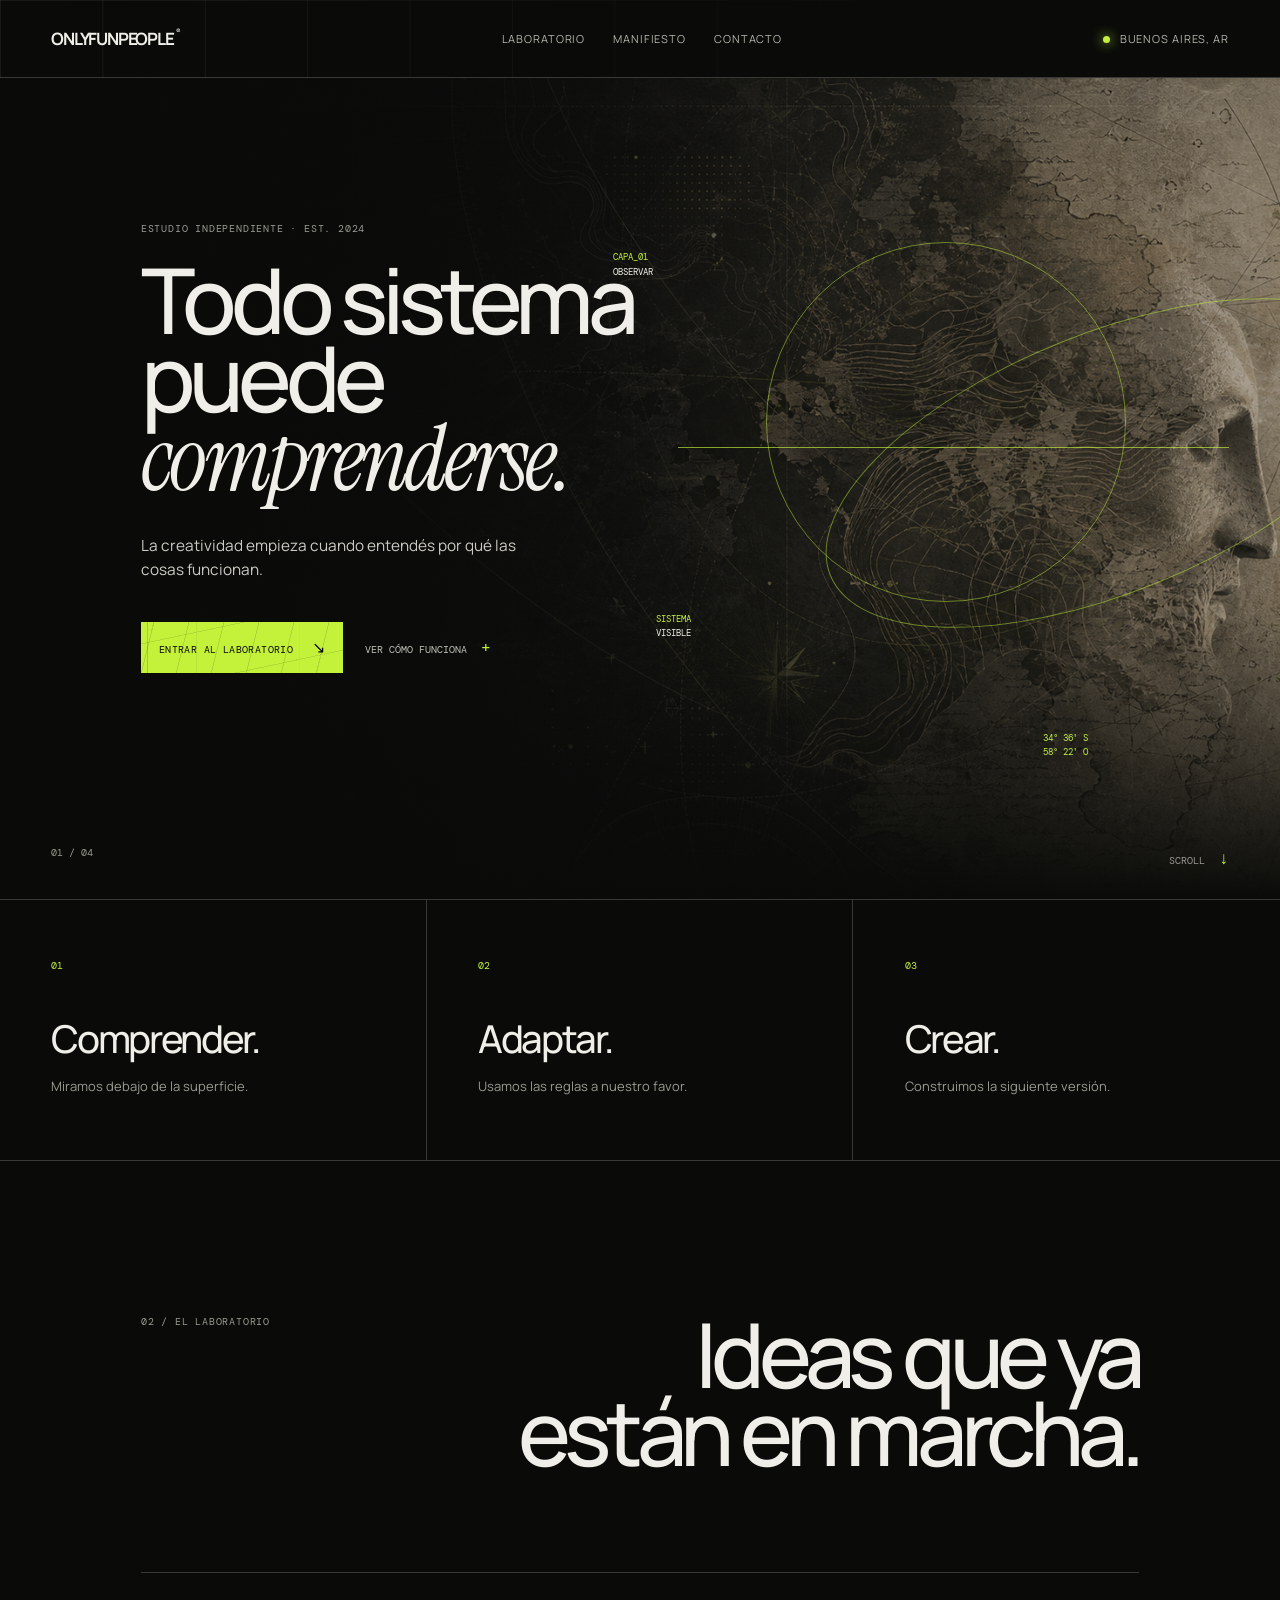
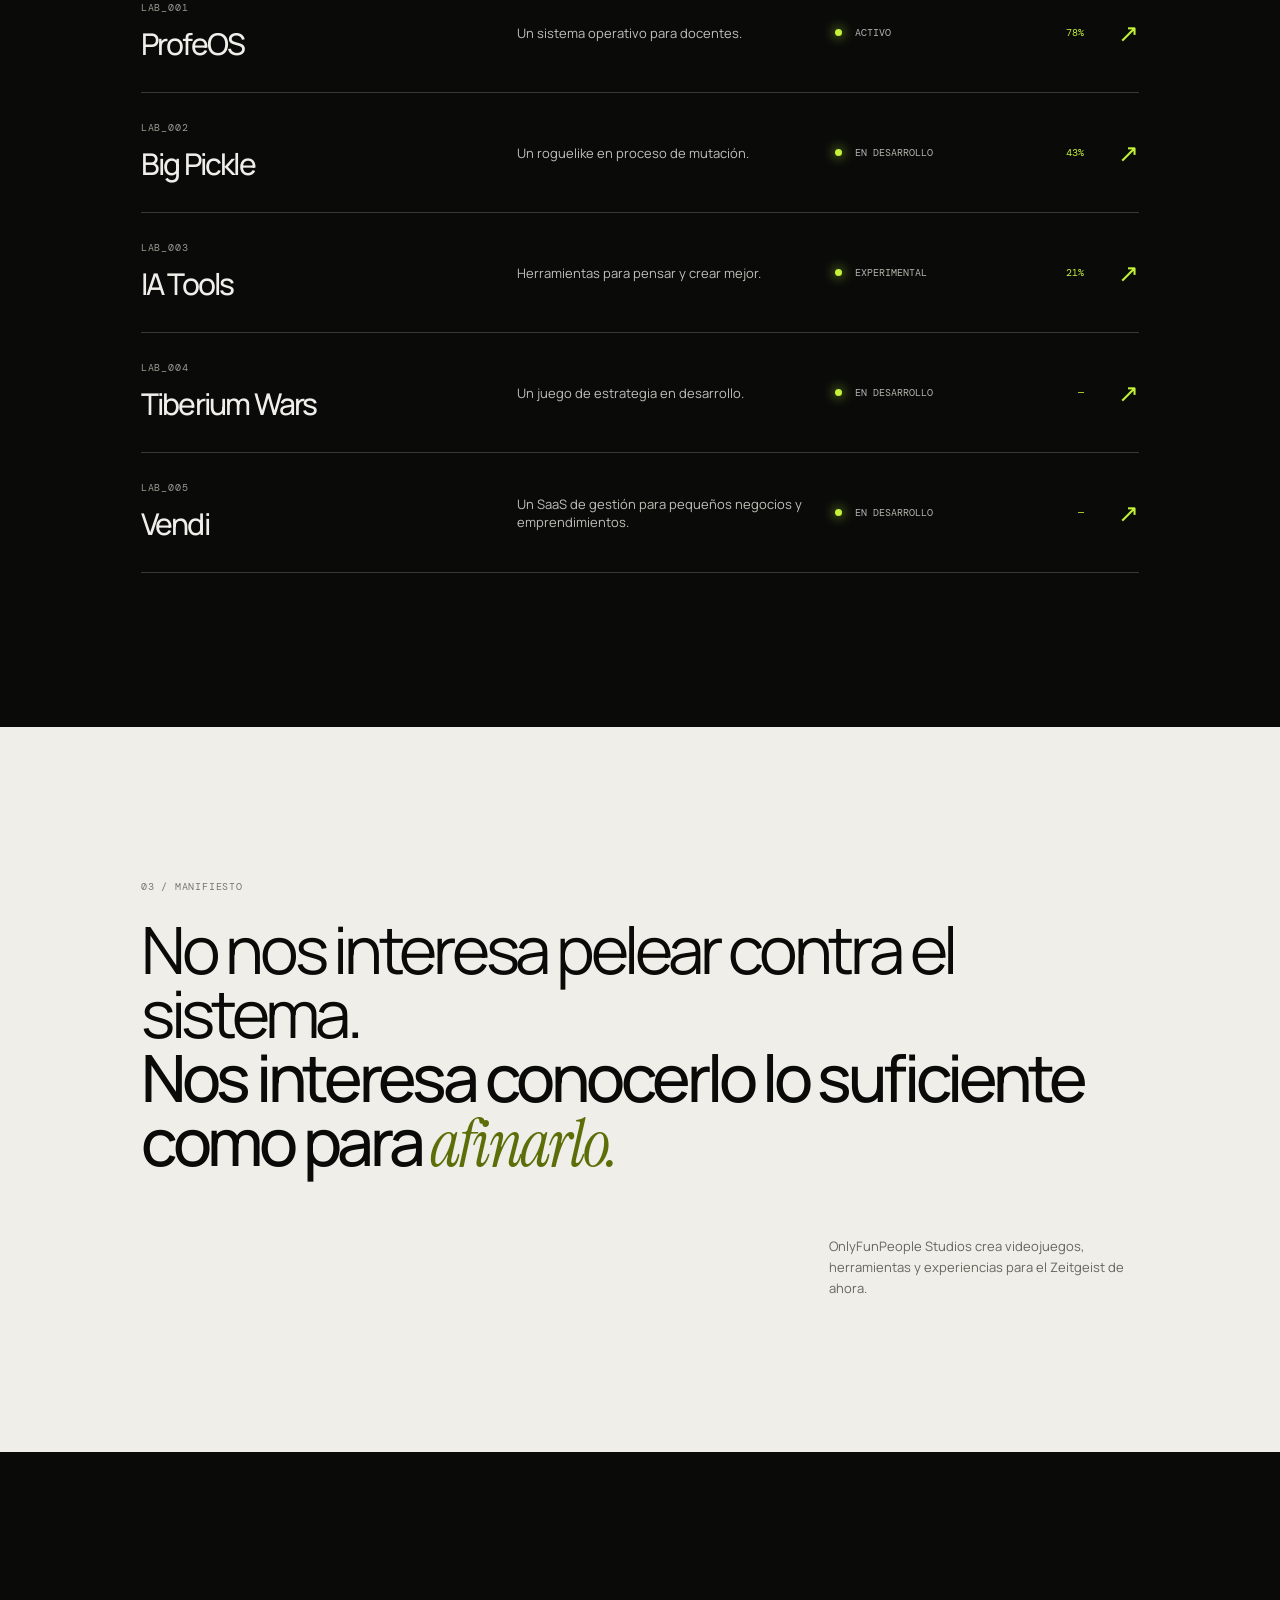
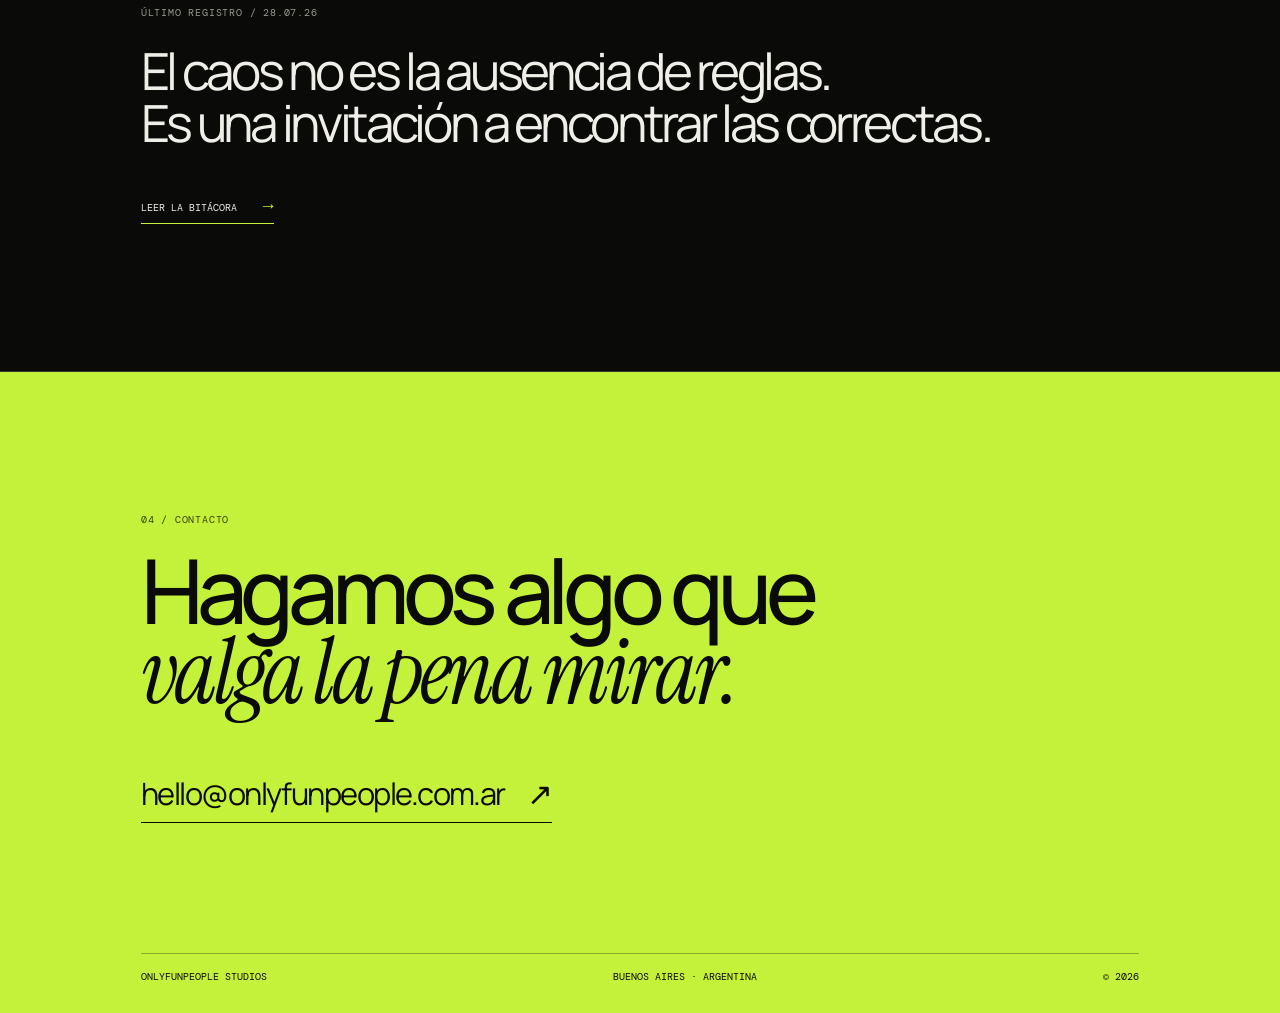
==== commit e941a76d: "Add Big Pickle and Tiberium Wars game pages; add Vendi link to lab" ====
--- a/index.html
+++ b/index.html
@@ -53,8 +53,10 @@
         <div class="section-heading"><p class="eyebrow">02 / EL LABORATORIO</p><h2>Ideas que ya<br />están en marcha.</h2></div>
         <div class="lab-list">
           <article class="lab"><div><p class="lab-id">LAB_001</p><h3>ProfeOS</h3></div><p class="lab-description">Un sistema operativo para docentes.</p><div class="lab-status"><span><i></i> ACTIVO</span><b>78%</b></div><a href="https://profeos.com.ar" target="_blank" rel="noreferrer" aria-label="Conocer ProfeOS">↗</a></article>
-          <article class="lab"><div><p class="lab-id">LAB_002</p><h3>Big Pickle</h3></div><p class="lab-description">Un roguelike en proceso de mutación.</p><div class="lab-status"><span><i></i> EN DESARROLLO</span><b>43%</b></div><a href="#contacto" aria-label="Conocer Big Pickle">↗</a></article>
+          <article class="lab"><div><p class="lab-id">LAB_002</p><h3>Big Pickle</h3></div><p class="lab-description">Un roguelike en proceso de mutación.</p><div class="lab-status"><span><i></i> EN DESARROLLO</span><b>43%</b></div><a href="/bigpickle/" aria-label="Jugar Big Pickle">↗</a></article>
           <article class="lab"><div><p class="lab-id">LAB_003</p><h3>IA Tools</h3></div><p class="lab-description">Herramientas para pensar y crear mejor.</p><div class="lab-status"><span><i></i> EXPERIMENTAL</span><b>21%</b></div><a href="#contacto" aria-label="Conocer IA Tools">↗</a></article>
+          <article class="lab"><div><p class="lab-id">LAB_004</p><h3>Tiberium Wars</h3></div><p class="lab-description">Un juego de estrategia en desarrollo.</p><div class="lab-status"><span><i></i> EN DESARROLLO</span><b>—</b></div><a href="/tiberium/" aria-label="Jugar Tiberium Wars">↗</a></article>
+          <article class="lab"><div><p class="lab-id">LAB_005</p><h3>Vendi</h3></div><p class="lab-description">Un SaaS de gestión para pequeños negocios y emprendimientos.</p><div class="lab-status"><span><i></i> EN DESARROLLO</span><b>—</b></div><a href="https://vendi.onlyfunpeople.com.ar/" target="_blank" rel="noreferrer" aria-label="Conocer Vendi">↗</a></article>
         </div>
       </section>
 
